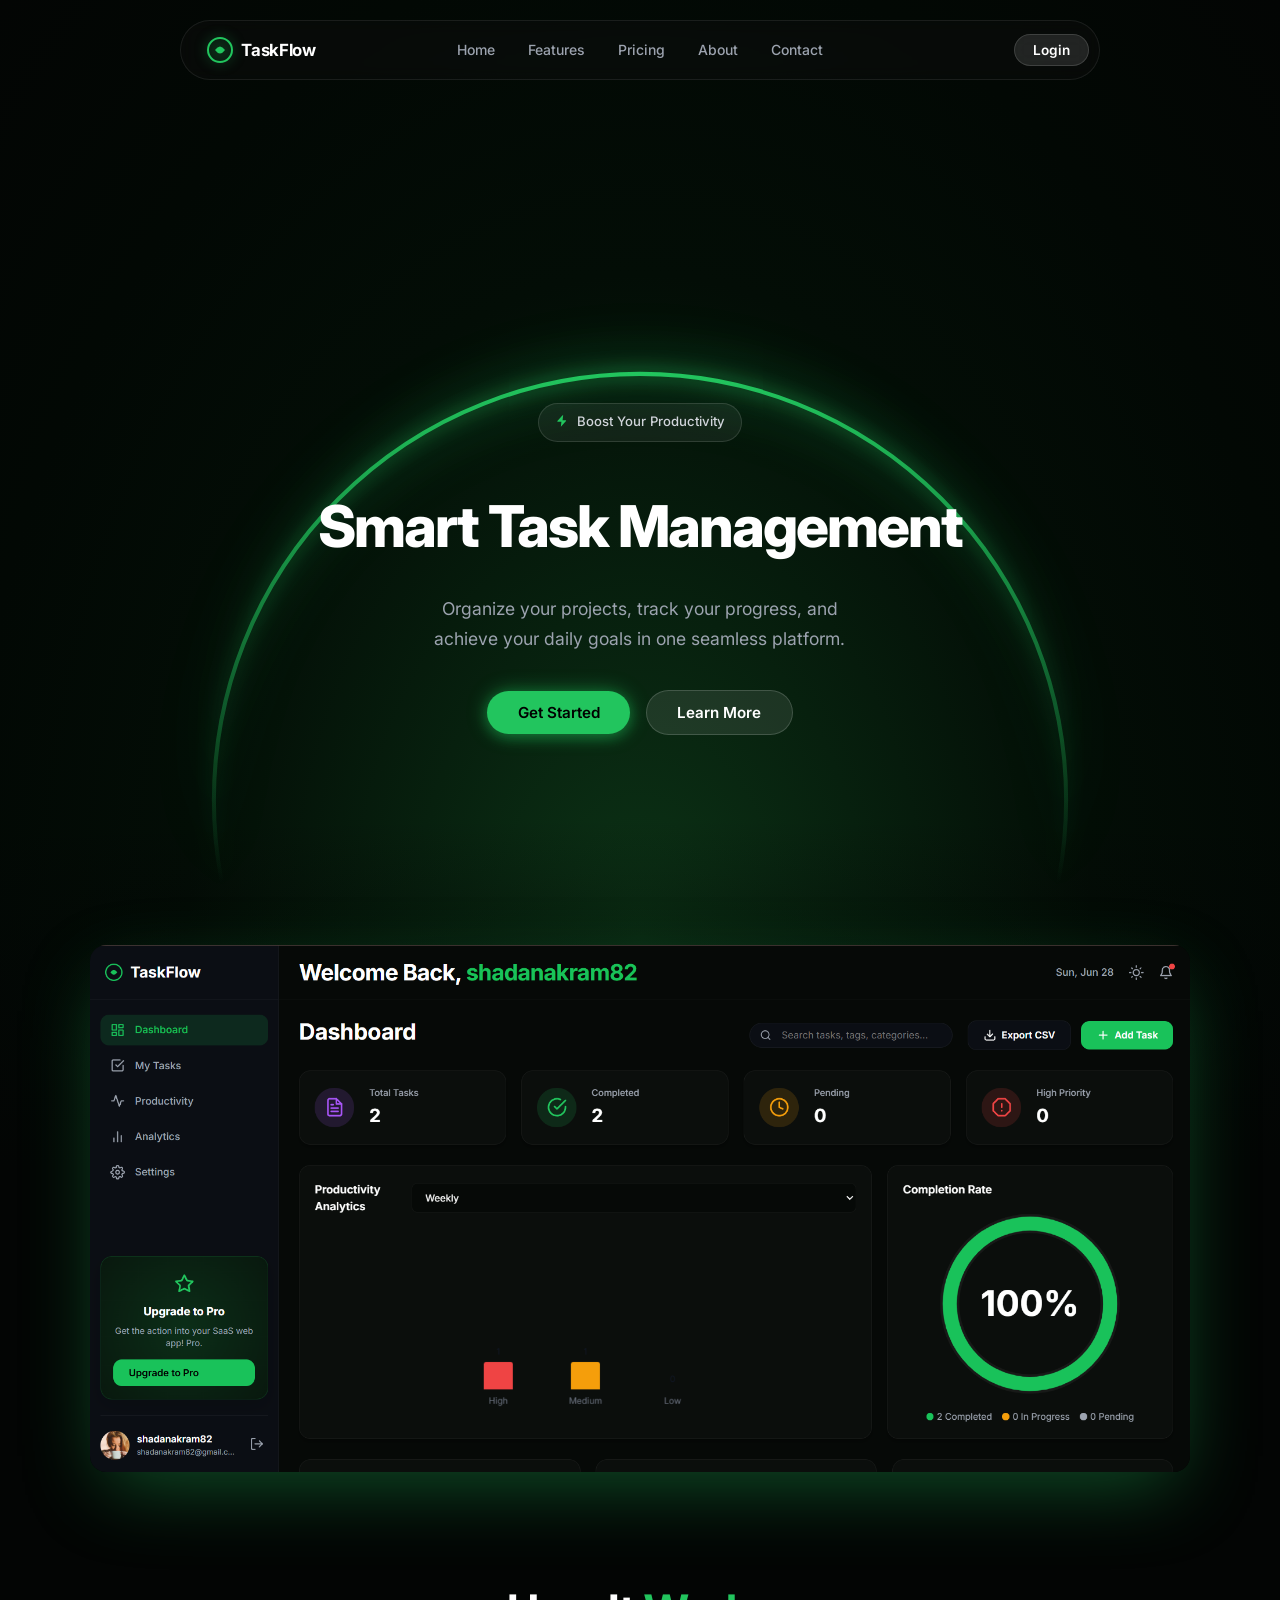
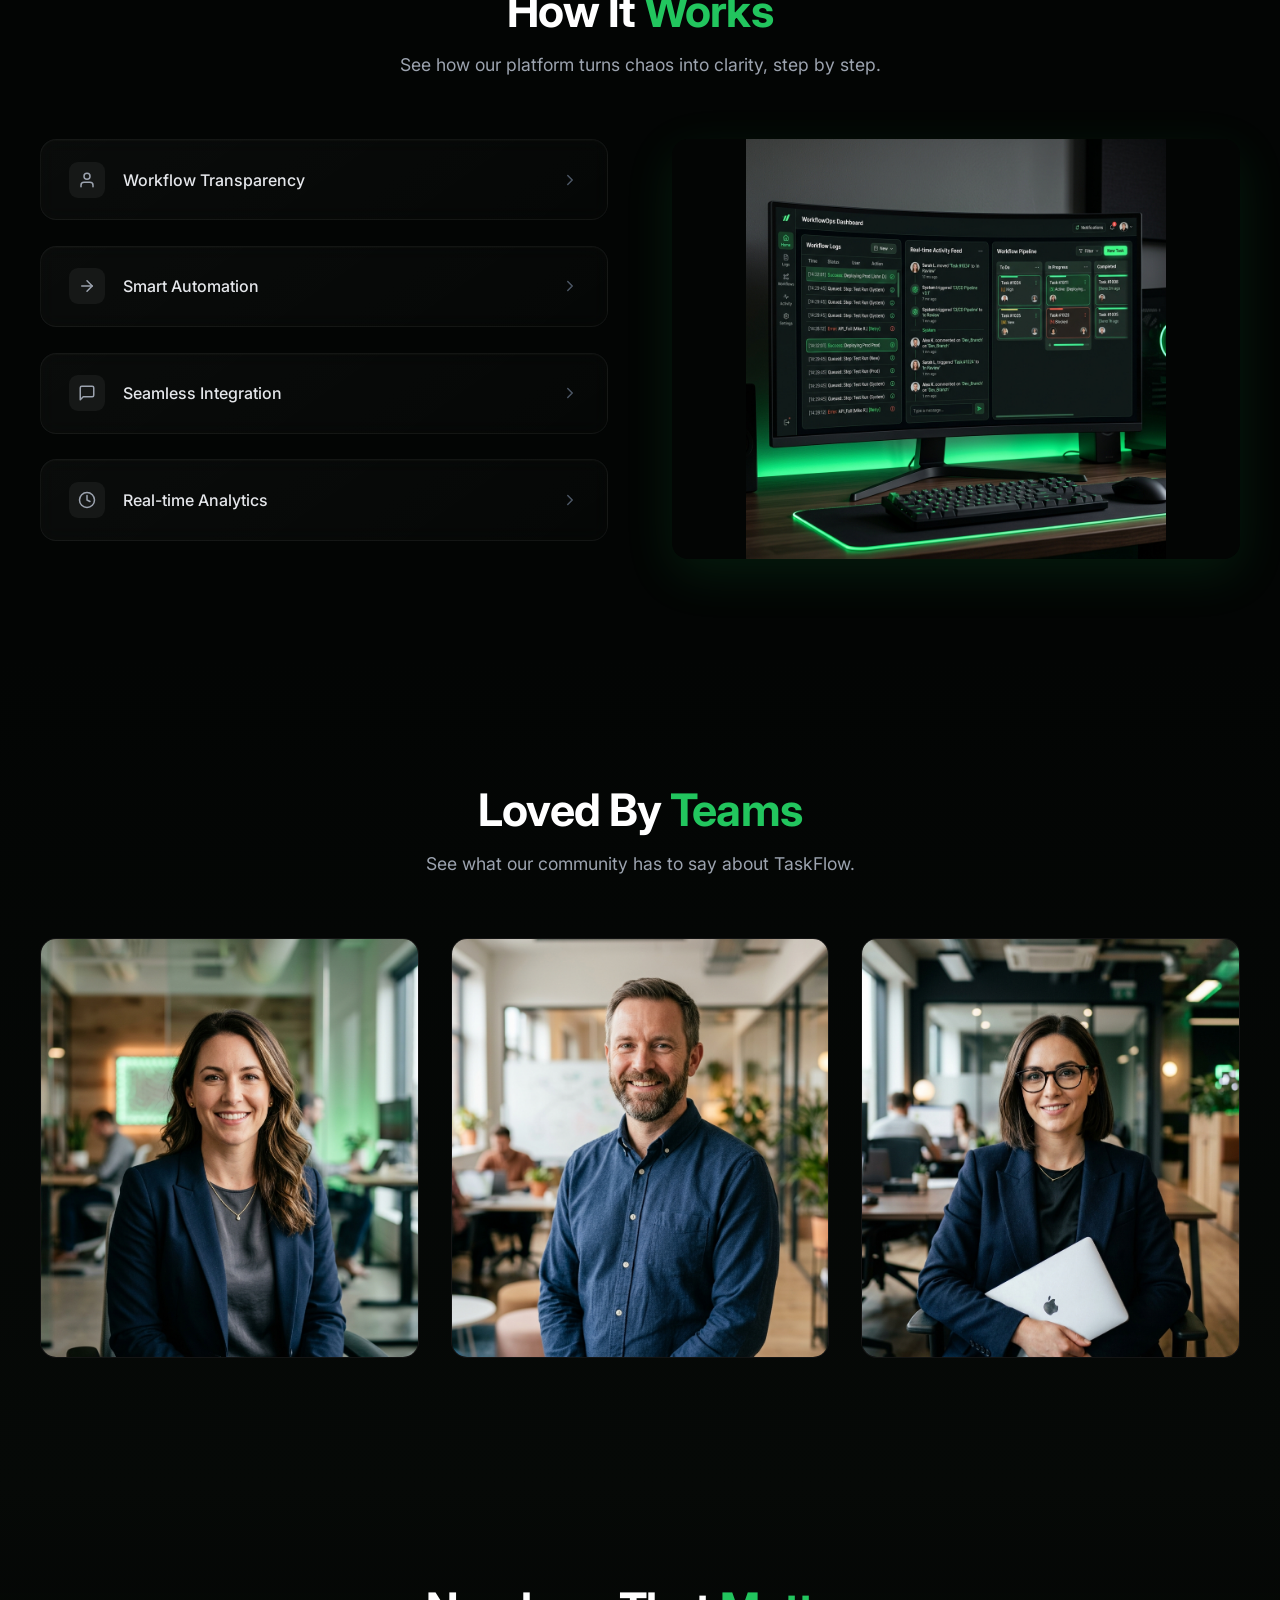
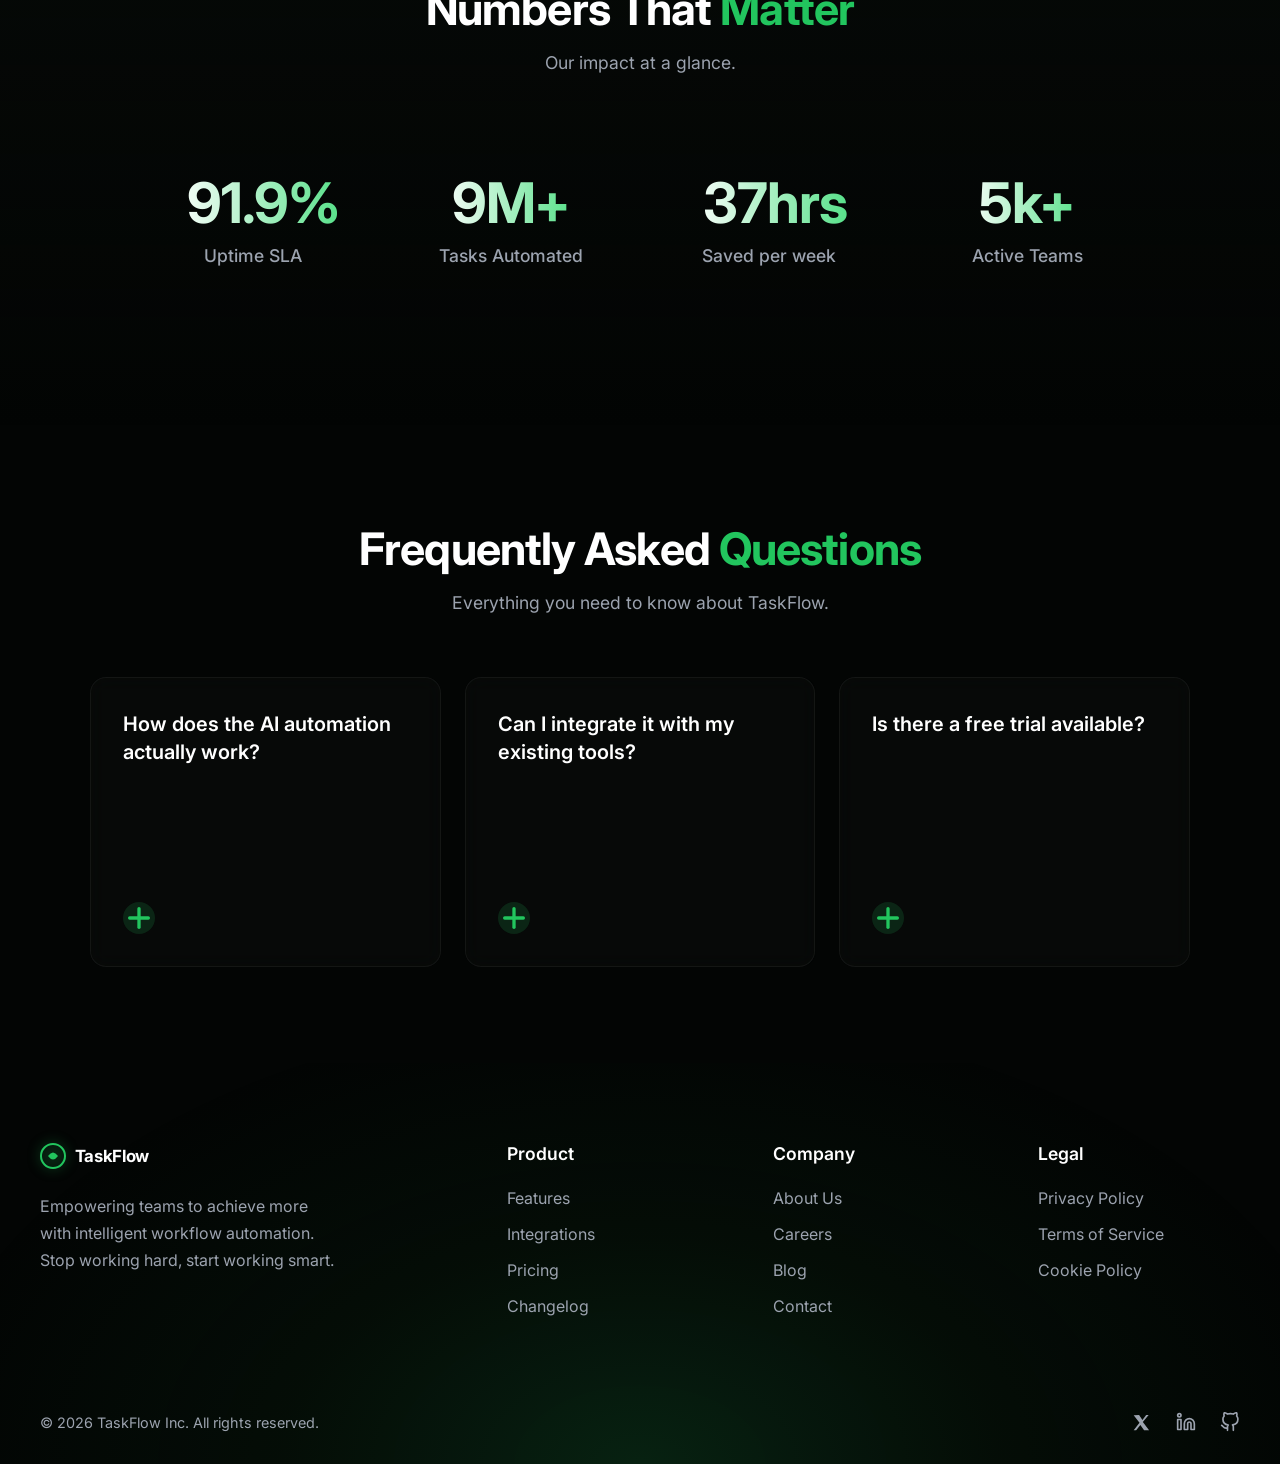
==== index.html @ f3fde649 "Saas done" ====
<!DOCTYPE html>
<html lang="en">

<head>
  <meta charset="UTF-8" />
  <meta name="viewport" content="width=device-width, initial-scale=1.0" />
  <title>TaskFlow – AI Workflow Automation</title>
  <meta name="description"
    content="Say goodbye to manual tasks and embrace smarter, more efficient workflows in one platform with TaskFlow AI Workflow Automation." />
  <link rel="preconnect" href="https://fonts.googleapis.com" />
  <link rel="preconnect" href="https://fonts.gstatic.com" crossorigin />
  <link href="https://fonts.googleapis.com/css2?family=Inter:wght@300;400;500;600;700;800;900&display=swap"
    rel="stylesheet" />
  <link rel="stylesheet" href="css/style.css" />
</head>

<body>

  <!-- Canvas for particle stars -->
  <canvas id="stars-canvas"></canvas>

  <!-- Canvas for moon ring particles -->
  <canvas id="moon-particles"></canvas>

  <!-- ── NAVBAR ── -->
  <nav class="navbar" id="navbar">
    <div class="nav-container">
      <a href="#" class="nav-logo" id="nav-logo">
        <span class="logo-icon">
          <svg width="26" height="26" viewBox="0 0 26 26" fill="none" xmlns="http://www.w3.org/2000/svg">
            <circle cx="13" cy="13" r="12" stroke="#22c55e" stroke-width="2" />
            <path d="M8 13 Q13 6 18 13 Q13 20 8 13Z" fill="#22c55e" />
          </svg>
        </span>
        <span class="logo-text">TaskFlow</span>
      </a>

      <ul class="nav-links" id="nav-links">
        <li><a href="#home" class="nav-link">Home</a></li>
        <li><a href="pages/features.html" class="nav-link">Features</a></li>
        <li><a href="pages/pricing.html" class="nav-link">Pricing</a></li>
        <li><a href="pages/about.html" class="nav-link">About</a></li>
        <li><a href="pages/contact.html" class="nav-link">Contact</a></li>
      </ul>

      <a href="pages/login.html" class="btn btn-nav" id="nav-cta">Login</a>

      <button class="hamburger" id="hamburger" aria-label="Toggle menu">
        <span></span><span></span><span></span>
      </button>
    </div>
  </nav>

  <!-- ── HERO ── -->
  <section class="hero" id="hero">

    <!-- Glowing orb -->
    <div class="crescent-wrapper">
      <svg class="crescent-svg" viewBox="0 0 760 760" xmlns="http://www.w3.org/2000/svg">
        <defs>
          <linearGradient id="ring-gradient" x1="0%" y1="0%" x2="0%" y2="100%">
            <stop offset="0%" stop-color="#22c55e" stop-opacity="1" />
            <stop offset="25%" stop-color="#22c55e" stop-opacity="0.6" />
            <stop offset="60%" stop-color="#22c55e" stop-opacity="0" />
          </linearGradient>
        </defs>
        <!-- Large circle ring that frames/covers all hero text -->
        <circle class="crescent-path" cx="380" cy="380" r="368" fill="transparent" stroke="url(#ring-gradient)"
          stroke-width="3.5" />
      </svg>
    </div>

    <!-- Hero content -->
    <div class="hero-content" id="hero-content">

      <div class="badge" id="badge">
        <svg class="badge-icon" viewBox="0 0 24 24" fill="none" xmlns="http://www.w3.org/2000/svg">
          <path d="M13 2L4.09 12.11c-.37.41-.09 1.06.46 1.06H11l-1 8.84 8.91-10.11c.37-.41.09-1.06-.46-1.06H13l1-8.84z"
            fill="currentColor" />
        </svg>
        <span>Boost Your Productivity</span>
      </div>

      <h1 class="hero-title" id="hero-title">
        Smart Task Management
      </h1>

      <p class="hero-subtitle" id="hero-subtitle">
        Organize your projects, track your progress, and<br />
        achieve your daily goals in one seamless platform.
      </p>

      <div class="hero-buttons" id="hero-buttons">
        <a href="pages/signup.html" class="btn btn-primary" id="btn-get-started">Get Started</a>
        <a href="#learn-more" class="btn btn-secondary" id="btn-learn-more">Learn More</a>
      </div>

    </div>
  </section>

  <!-- ── DASHBOARD PREVIEW ── -->
  <section class="dashboard-preview" id="dashboard-preview">
    <div class="dashboard-image-wrapper" id="dashboard-image-wrapper">
      <img src="assets/images/dashboard.png" alt="TaskFlow Dashboard Preview" class="dashboard-img" />
      <div class="dashboard-glow"></div>
    </div>
  </section>



  <!-- ── HOW IT WORKS / WORKFLOW SECTION ── -->
  <section class="workflow-section" id="how-it-works">
    <div
      style="text-align: center; margin-bottom: 4rem; animation: none !important; transform: none !important; transition: none !important;">
      <h2
        style="font-size: 2.8rem; font-weight: 700; color: #fff; letter-spacing: -0.02em; animation: none !important; transform: none !important; transition: none !important;">
        How It <span class="text-green">Works</span></h2>
      <p
        style="color: #9ca3af; margin-top: 1rem; font-size: 1.1rem; animation: none !important; transform: none !important; transition: none !important;">
        See how our platform turns chaos into clarity, step by step.</p>
    </div>

    <div class="workflow-container">

      <div class="interactive-content" style="margin-top: 0; display: flex; align-items: flex-start;">
        <div class="workflow-card" style="width: 100%;">

          <div class="log-item interactive-topic" data-id="1">
            <div class="log-header">
              <div class="log-icon"><svg viewBox="0 0 24 24" fill="none" stroke="currentColor" stroke-width="2"
                  stroke-linecap="round" stroke-linejoin="round">
                  <path d="M20 21v-2a4 4 0 0 0-4-4H8a4 4 0 0 0-4 4v2"></path>
                  <circle cx="12" cy="7" r="4"></circle>
                </svg></div>
              <div class="log-text">Workflow Transparency</div>
              <div class="log-arrow"><svg viewBox="0 0 24 24" fill="none" stroke="currentColor" stroke-width="2"
                  stroke-linecap="round" stroke-linejoin="round">
                  <polyline points="9 18 15 12 9 6"></polyline>
                </svg></div>
            </div>
            <div class="log-details">
              <div class="log-details-inner">
                <h3 class="log-details-title">Track Every Step With Full <br /><span class="text-green">Workflow
                    Transparency</span></h3>
                <p class="log-details-desc">Gain complete insight into what's happening at each stage. Monitor your
                  tasks in real-time, identify bottlenecks instantly, and ensure your team stays focused on high-impact
                  work.</p>
              </div>
            </div>
          </div>

          <div class="log-item interactive-topic" data-id="2">
            <div class="log-header">
              <div class="log-icon"><svg viewBox="0 0 24 24" fill="none" stroke="currentColor" stroke-width="2"
                  stroke-linecap="round" stroke-linejoin="round">
                  <line x1="5" y1="12" x2="19" y2="12"></line>
                  <polyline points="12 5 19 12 12 19"></polyline>
                </svg></div>
              <div class="log-text">Smart Automation</div>
              <div class="log-arrow"><svg viewBox="0 0 24 24" fill="none" stroke="currentColor" stroke-width="2"
                  stroke-linecap="round" stroke-linejoin="round">
                  <polyline points="9 18 15 12 9 6"></polyline>
                </svg></div>
            </div>
            <div class="log-details">
              <div class="log-details-inner">
                <h3 class="log-details-title">Automate Workflows With <br /><span class="text-green">AI
                    Intelligence</span></h3>
                <p class="log-details-desc">Say goodbye to manual data entry. Our smart triggers automatically assign
                  tasks, send emails, and update statuses based on natural language rules.</p>
              </div>
            </div>
          </div>

          <div class="log-item interactive-topic" data-id="3">
            <div class="log-header">
              <div class="log-icon"><svg viewBox="0 0 24 24" fill="none" stroke="currentColor" stroke-width="2"
                  stroke-linecap="round" stroke-linejoin="round">
                  <path d="M21 15a2 2 0 0 1-2 2H7l-4 4V5a2 2 0 0 1 2-2h14a2 2 0 0 1 2 2z"></path>
                </svg></div>
              <div class="log-text">Seamless Integration</div>
              <div class="log-arrow"><svg viewBox="0 0 24 24" fill="none" stroke="currentColor" stroke-width="2"
                  stroke-linecap="round" stroke-linejoin="round">
                  <polyline points="9 18 15 12 9 6"></polyline>
                </svg></div>
            </div>
            <div class="log-details">
              <div class="log-details-inner">
                <h3 class="log-details-title">Connect Instantly To Your <br /><span class="text-green">Favorite
                    Tools</span></h3>
                <p class="log-details-desc">Sync perfectly with Slack, Google Calendar, Notion, and more. Keep your
                  entire toolchain connected without writing a single line of code.</p>
              </div>
            </div>
          </div>

          <div class="log-item interactive-topic" data-id="4">
            <div class="log-header">
              <div class="log-icon"><svg viewBox="0 0 24 24" fill="none" stroke="currentColor" stroke-width="2"
                  stroke-linecap="round" stroke-linejoin="round">
                  <circle cx="12" cy="12" r="10"></circle>
                  <polyline points="12 6 12 12 16 14"></polyline>
                </svg></div>
              <div class="log-text">Real-time Analytics</div>
              <div class="log-arrow"><svg viewBox="0 0 24 24" fill="none" stroke="currentColor" stroke-width="2"
                  stroke-linecap="round" stroke-linejoin="round">
                  <polyline points="9 18 15 12 9 6"></polyline>
                </svg></div>
            </div>
            <div class="log-details">
              <div class="log-details-inner">
                <h3 class="log-details-title">Deep Insights Into Your <br /><span class="text-green">Team
                    Productivity</span></h3>
                <p class="log-details-desc">Visualize your workflow efficiency with beautiful, real-time charts.
                  Instantly see where your time goes and optimize your processes for maximum output.</p>
              </div>
            </div>
          </div>

        </div>
      </div>

      <div class="workflow-visual">
        <div class="workflow-card"
          style="padding: 0; background: transparent; border: none; align-items: center; justify-content: center; height: 100%; display: flex; position: relative; border-radius: 16px; overflow: hidden; box-shadow: 0 15px 50px rgba(34,197,94,0.12);">
          <img id="workflow-image" src="assets/images/feature_transparency.png" alt="Dashboard Feature"
            style="width: 100%; height: auto; max-height: 420px; object-fit: contain; border-radius: 16px; transition: opacity 0.3s ease, transform 0.3s ease;" />
        </div>
      </div>

    </div>
  </section>


  <!-- ── TESTIMONIALS SECTION ── -->
  <section class="testimonials" id="testimonials">
    <div style="text-align: center; margin-bottom: 4rem;">
      <h2 style="font-size: 2.8rem; font-weight: 700; color: #fff; letter-spacing: -0.02em;">Loved By <span
          class="text-green">Teams</span></h2>
      <p style="color: #9ca3af; margin-top: 1rem; font-size: 1.1rem;">See what our community has to say about TaskFlow.
      </p>
    </div>

    <div class="testimonials-grid">
      <div class="testimonial-card">
        <img src="assets/images/testimonial_sarah.png" alt="Sarah Jenkins" class="testimonial-image">
        <div class="testimonial-overlay">
          <p class="testimonial-text">"TaskFlow completely transformed how our engineering team ships features. The
            automation is flawless and the transparency is unmatched."</p>
          <div class="testimonial-author">
            <div class="author-avatar">S</div>
            <div>
              <h4 class="author-name">Sarah Jenkins</h4>
              <p class="author-role">CTO at TechCorp</p>
            </div>
          </div>
        </div>
      </div>
      <div class="testimonial-card">
        <img src="assets/images/testimonial_marcus.png" alt="Marcus Ray" class="testimonial-image">
        <div class="testimonial-overlay">
          <p class="testimonial-text">"We saved over 40 hours a week just by replacing our manual processes with
            TaskFlow's smart logic. It's like having a digital assistant."</p>
          <div class="testimonial-author">
            <div class="author-avatar">M</div>
            <div>
              <h4 class="author-name">Marcus Ray</h4>
              <p class="author-role">Operations Manager</p>
            </div>
          </div>
        </div>
      </div>
      <div class="testimonial-card">
        <img src="assets/images/testimonial_elena.png" alt="Elena Rossi" class="testimonial-image">
        <div class="testimonial-overlay">
          <p class="testimonial-text">"The real-time analytics finally gave us the visibility we needed to optimize our
            remote workforce. Absolutely essential tool."</p>
          <div class="testimonial-author">
            <div class="author-avatar">E</div>
            <div>
              <h4 class="author-name">Elena Rossi</h4>
              <p class="author-role">Product Lead</p>
            </div>
          </div>
        </div>
      </div>
    </div>
  </section>

  <!-- ── STATS SECTION ── -->
  <section class="stats" id="stats">
    <div style="text-align: center; margin-bottom: 4rem;">
      <h2 style="font-size: 2.8rem; font-weight: 700; color: #fff; letter-spacing: -0.02em;">Numbers That <span
          class="text-green">Matter</span></h2>
      <p style="color: #9ca3af; margin-top: 1rem; font-size: 1.1rem;">Our impact at a glance.</p>
    </div>

    <div class="stats-grid">
      <div class="stat-card">
        <h3 class="stat-number"><span class="counter" data-target="99.9">0</span>%</h3>
        <p class="stat-label">Uptime SLA</p>
      </div>
      <div class="stat-card">
        <h3 class="stat-number"><span class="counter" data-target="10">0</span>M+</h3>
        <p class="stat-label">Tasks Automated</p>
      </div>
      <div class="stat-card">
        <h3 class="stat-number"><span class="counter" data-target="40">0</span>hrs</h3>
        <p class="stat-label">Saved per week</p>
      </div>
      <div class="stat-card">
        <h3 class="stat-number"><span class="counter" data-target="5">0</span>k+</h3>
        <p class="stat-label">Active Teams</p>
      </div>
    </div>
  </section>

  <!-- ── FAQS SECTION ── -->
  <section class="faqs" id="faqs">
    <div style="text-align: center; margin-bottom: 4rem;">
      <h2 style="font-size: 2.8rem; font-weight: 700; color: #fff; letter-spacing: -0.02em;">Frequently Asked <span
          class="text-green">Questions</span></h2>
      <p style="color: #9ca3af; margin-top: 1rem; font-size: 1.1rem;">Everything you need to know about TaskFlow.</p>
    </div>

    <div class="faq-container faq-grid">
      <div class="faq-card">
        <h3 class="faq-card-question">How does the AI automation actually work?</h3>
        <div class="faq-card-answer">
          <p>TaskFlow uses natural language processing to understand your goals and builds the automation logic
            instantly behind the scenes.</p>
        </div>
        <div class="faq-spacer"></div>
        <div class="faq-card-toggle">
          <svg viewBox="0 0 24 24" fill="none" stroke="currentColor" stroke-width="2.5" stroke-linecap="round"
            stroke-linejoin="round">
            <line x1="12" y1="5" x2="12" y2="19"></line>
            <line x1="5" y1="12" x2="19" y2="12"></line>
          </svg>
        </div>
      </div>

      <div class="faq-card">
        <h3 class="faq-card-question">Can I integrate it with my existing tools?</h3>
        <div class="faq-card-answer">
          <p>Yes! TaskFlow offers 1-click integrations with over 50 popular tools including Slack, Google Workspace, and
            Notion.</p>
        </div>
        <div class="faq-spacer"></div>
        <div class="faq-card-toggle">
          <svg viewBox="0 0 24 24" fill="none" stroke="currentColor" stroke-width="2.5" stroke-linecap="round"
            stroke-linejoin="round">
            <line x1="12" y1="5" x2="12" y2="19"></line>
            <line x1="5" y1="12" x2="19" y2="12"></line>
          </svg>
        </div>
      </div>

      <div class="faq-card">
        <h3 class="faq-card-question">Is there a free trial available?</h3>
        <div class="faq-card-answer">
          <p>Yes, we offer a fully-featured 14-day free trial on all our plans. No credit card is required to sign up.
          </p>
        </div>
        <div class="faq-spacer"></div>
        <div class="faq-card-toggle">
          <svg viewBox="0 0 24 24" fill="none" stroke="currentColor" stroke-width="2.5" stroke-linecap="round"
            stroke-linejoin="round">
            <line x1="12" y1="5" x2="12" y2="19"></line>
            <line x1="5" y1="12" x2="19" y2="12"></line>
          </svg>
        </div>
      </div>
    </div>
  </section>

  <!-- ── FOOTER ── -->
  <footer class="footer">
    <div class="footer-container">
      <div class="footer-brand reveal-up">
        <a href="#" class="nav-logo" style="margin-bottom: 1rem;">
          <span class="logo-icon">
            <svg width="26" height="26" viewBox="0 0 26 26" fill="none" xmlns="http://www.w3.org/2000/svg">
              <circle cx="13" cy="13" r="12" stroke="#22c55e" stroke-width="2" />
              <path d="M8 13 Q13 6 18 13 Q13 20 8 13Z" fill="#22c55e" />
            </svg>
          </span>
          <span class="logo-text">TaskFlow</span>
        </a>
        <p class="footer-desc">Empowering teams to achieve more with intelligent workflow automation. Stop working hard,
          start working smart.</p>
      </div>

      <div class="footer-links-group reveal-up delay-1">
        <h4 class="footer-title">Product</h4>
        <ul class="footer-links">
          <li><a href="#">Features</a></li>
          <li><a href="#">Integrations</a></li>
          <li><a href="pages/pricing.html">Pricing</a></li>
          <li><a href="#">Changelog</a></li>
        </ul>
      </div>

      <div class="footer-links-group reveal-up delay-2">
        <h4 class="footer-title">Company</h4>
        <ul class="footer-links">
          <li><a href="pages/about.html">About Us</a></li>
          <li><a href="#">Careers</a></li>
          <li><a href="#">Blog</a></li>
          <li><a href="pages/contact.html">Contact</a></li>
        </ul>
      </div>

      <div class="footer-links-group reveal-up delay-3">
        <h4 class="footer-title">Legal</h4>
        <ul class="footer-links">
          <li><a href="#">Privacy Policy</a></li>
          <li><a href="#">Terms of Service</a></li>
          <li><a href="#">Cookie Policy</a></li>
        </ul>
      </div>
    </div>

    <div class="footer-bottom reveal-up">
      <p>&copy; 2026 TaskFlow Inc. All rights reserved.</p>
      <div class="social-links">
        <a href="#" aria-label="Twitter"><svg viewBox="0 0 24 24" fill="none" stroke="currentColor" stroke-width="2"
            stroke-linecap="round" stroke-linejoin="round">
            <path
              d="M2 4l7 9-7 9h3l5-6.5 4.5 6.5h6l-7.5-10 7-8.5h-3l-4.5 6-4-6z" fill="currentColor" stroke="none">
            </path>
          </svg></a>
        <a href="#" aria-label="LinkedIn"><svg viewBox="0 0 24 24" fill="none" stroke="currentColor" stroke-width="2"
            stroke-linecap="round" stroke-linejoin="round">
            <path d="M16 8a6 6 0 0 1 6 6v7h-4v-7a2 2 0 0 0-2-2 2 2 0 0 0-2 2v7h-4v-7a6 6 0 0 1 6-6z"></path>
            <rect x="2" y="9" width="4" height="12"></rect>
            <circle cx="4" cy="4" r="2"></circle>
          </svg></a>
        <a href="#" aria-label="GitHub"><svg viewBox="0 0 24 24" fill="none" stroke="currentColor" stroke-width="2"
            stroke-linecap="round" stroke-linejoin="round">
            <path
              d="M9 19c-5 1.5-5-2.5-7-3m14 6v-3.87a3.37 3.37 0 0 0-.94-2.61c3.14-.35 6.44-1.54 6.44-7A5.44 5.44 0 0 0 20 4.77 5.07 5.07 0 0 0 19.91 1S18.73.65 16 2.48a13.38 13.38 0 0 0-7 0C6.27.65 5.09 1 5.09 1A5.07 5.07 0 0 0 5 4.77a5.44 5.44 0 0 0-1.5 3.78c0 5.42 3.3 6.61 6.44 7A3.37 3.37 0 0 0 9 18.13V22">
            </path>
          </svg></a>
      </div>
    </div>
  </footer>

  <script src="js/script.js"></script>
</body>

</html>
---- css/style.css ----
/* ─────────────────────────────────────────
   RESET & BASE
───────────────────────────────────────── */
*, *::before, *::after {
  margin: 0;
  padding: 0;
  box-sizing: border-box;
}

:root {
  --green: #22c55e;
  --green-glow: #16a34a;
  --green-bright: #4ade80;
  --bg: #030504;
  --nav-bg: rgba(8, 2, 12, 0.85);
  --text-primary: #ffffff;
  --text-muted: #9ca3af;
  --border: rgba(255,255,255,0.08);
  --font: 'Inter', sans-serif;
}

html {
  scroll-behavior: smooth;
}

body {
  font-family: var(--font);
  background: var(--bg);
  color: var(--text-primary);
  min-height: 100vh;
  overflow-x: hidden;
  position: relative;
}

/* ─────────────────────────────────────────
   STAR CANVAS (background particles)
───────────────────────────────────────── */
#stars-canvas {
  position: fixed;
  inset: 0;
  width: 100%;
  height: 100%;
  pointer-events: none;
  z-index: 0;
}

/* Moon ring inward particles */
#moon-particles {
  position: fixed;
  inset: 0;
  width: 100%;
  height: 100%;
  pointer-events: none;
  z-index: 1;
}

/* ─────────────────────────────────────────
   NAVBAR
───────────────────────────────────────── */
.navbar {
  position: fixed;
  top: 1.25rem;
  left: 50%;
  transform: translateX(-50%);
  width: 92%;
  max-width: 920px;
  z-index: 100;
  background: rgba(15, 15, 15, 0.4);
  backdrop-filter: blur(8px);
  -webkit-backdrop-filter: blur(8px);
  border: 1px solid rgba(255, 255, 255, 0.08);
  border-radius: 9999px;
  transition: background 0.3s, box-shadow 0.3s, border-color 0.3s;
}

.navbar.scrolled {
  background: rgba(15, 15, 15, 0.4);
  box-shadow: 0 8px 32px rgba(0, 0, 0, 0.4);
  border-color: rgba(255, 255, 255, 0.15);
}

.nav-container {
  display: flex;
  align-items: center;
  justify-content: space-between;
  padding: 0.8rem 0.6rem 0.8rem 1.6rem;
}

/* Logo */
.nav-logo {
  display: flex;
  align-items: center;
  gap: 0.55rem;
  text-decoration: none;
  flex-shrink: 0;
}

.logo-icon svg {
  display: block;
  filter: drop-shadow(0 0 6px rgba(34,197,94,0.6));
  transition: filter 0.3s;
}
.nav-logo:hover .logo-icon svg {
  filter: drop-shadow(0 0 12px rgba(34,197,94,0.9));
}

.logo-text {
  font-size: 1.05rem;
  font-weight: 700;
  color: #fff;
  letter-spacing: -0.02em;
}

/* Nav links */
.nav-links {
  position: absolute;
  left: 50%;
  transform: translateX(-50%);
  display: flex;
  align-items: center;
  list-style: none;
  gap: 0.35rem;
}

.nav-link {
  display: block;
  padding: 0.4rem 0.85rem;
  font-size: 0.875rem;
  font-weight: 500;
  color: var(--text-muted);
  text-decoration: none;
  transition: color 0.25s ease;
  white-space: nowrap;
  position: relative;
}

.nav-link::after {
  content: '';
  position: absolute;
  bottom: 0;
  left: 50%;
  transform: translateX(-50%) scaleX(0);
  width: 60%;
  height: 2px;
  background: var(--green);
  border-radius: 2px;
  transition: transform 0.25s ease-out;
  box-shadow: 0 0 8px var(--green);
}

.nav-link:hover {
  color: #fff;
}

.nav-link:hover::after {
  transform: translateX(-50%) scaleX(1);
}

/* ─────────────────────────────────────────
   BUTTONS
───────────────────────────────────────── */
.btn {
  display: inline-flex;
  align-items: center;
  justify-content: center;
  gap: 0.4rem;
  border-radius: 9999px;
  font-family: var(--font);
  font-weight: 600;
  cursor: pointer;
  text-decoration: none;
  transition: transform 0.2s ease, box-shadow 0.2s ease, background 0.2s, color 0.2s;
  white-space: nowrap;
  border: none;
  outline: none;
}

/* Navbar CTA */
.btn-nav {
  padding: 0.45rem 1.15rem;
  font-size: 0.85rem;
  background: rgba(255,255,255,0.10);
  color: #fff;
  border: 1px solid rgba(255,255,255,0.14);
  backdrop-filter: blur(8px);
  flex-shrink: 0;
}
.btn-nav:hover {
  background: rgba(255,255,255,0.18);
  transform: translateY(-1px);
}

/* Primary green button */
.btn-primary {
  padding: 0.75rem 1.9rem;
  font-size: 0.95rem;
  background: var(--green);
  color: #000;
  box-shadow: 0 0 20px rgba(34,197,94,0.45), 0 4px 14px rgba(34,197,94,0.3);
}
.btn-primary:hover {
  background: var(--green-bright);
  box-shadow: 0 0 32px rgba(74,222,128,0.6), 0 6px 20px rgba(34,197,94,0.4);
  transform: translateY(-2px) scale(1.02);
}
.btn-primary:active {
  transform: translateY(0) scale(0.99);
}

/* Secondary dark button */
.btn-secondary {
  padding: 0.75rem 1.9rem;
  font-size: 0.95rem;
  background: rgba(255,255,255,0.09);
  color: #fff;
  border: 1px solid rgba(255,255,255,0.16);
  backdrop-filter: blur(8px);
}
.btn-secondary:hover {
  background: rgba(255,255,255,0.16);
  border-color: rgba(255,255,255,0.3);
  transform: translateY(-2px) scale(1.02);
}
.btn-secondary:active {
  transform: translateY(0) scale(0.99);
}

/* ─────────────────────────────────────────
   HERO SECTION
───────────────────────────────────────── */
.hero {
  position: relative;
  min-height: 130vh;
  display: flex;
  align-items: center;
  justify-content: center;
  overflow: hidden;
  z-index: 1;
  background: 
    linear-gradient(to bottom, transparent 70%, #030504 100%),
    radial-gradient(
      ellipse at 50% 80%,
      #0c3316 0%,
      #07200e 25%,
      #030d06 50%,
      #020804 75%,
      #030504 100%
    );
}

/* ─────────────────────────────────────────
   CRESCENT MOON
───────────────────────────────────────── */
.crescent-wrapper {
  position: absolute;
  bottom: -6%;
  left: 50%;
  transform: translateX(-50%);
  width: 880px;
  height: 880px;
  z-index: 0;
  pointer-events: none;
}

.crescent-svg {
  width: 100%;
  height: 100%;
  overflow: visible;
}

.crescent-path {
  filter: drop-shadow(0 0 25px rgba(34, 197, 94, 0.9)) drop-shadow(0 0 8px rgba(34, 197, 94, 1));
  animation: pulse-ring-opt 4s infinite alternate ease-in-out;
}

@keyframes pulse-ring-opt {
  0% {
    opacity: 0.6;
    transform: scale(0.99);
  }
  100% {
    opacity: 1;
    transform: scale(1.01);
  }
}


/* ─────────────────────────────────────────
   HERO CONTENT
───────────────────────────────────────── */
.hero-content {
  /* border: 1px solid yellow; */
  position: relative;
  z-index: 2;
  text-align: center;
  display: flex;
  flex-direction: column;
  align-items: center;
  gap: 2.3rem;
  padding: 0rem 1.5rem 2rem;
  animation: content-fade-up 0.9s ease both;
}

@keyframes content-fade-up {
  from { opacity: 0; transform: translateY(24px); }
  to   { opacity: 1; transform: translateY(0); }
}

/* Badge pill */
.badge {
  display: inline-flex;
  align-items: center;
  gap: 0.45rem;
  padding: 0.6rem 1rem  0.75rem;
  background: rgba(255,255,255,0.06);
  border: 1px solid rgba(255,255,255,0.12);
  border-radius: 9999px;
  font-size: 0.82rem;
  font-weight: 500;
  color: #d1d5db;
  backdrop-filter: blur(10px);
  animation: content-fade-up 0.9s 0.1s ease both;
  cursor: default;
  transition: background 0.2s, border-color 0.2s;
}
.badge:hover {
  background: rgba(255,255,255,0.10);
  border-color: rgba(255,255,255,0.2);
}

.badge-icon {
  width: 14px;
  height: 14px;
  color: var(--green);
  flex-shrink: 0;
}

/* Heading */
.hero-title {
  margin-top: 1rem;
  font-size: clamp(2.2rem, 4.5vw, 3.8rem);
  font-weight: 800;
  line-height: 1.08;
  letter-spacing: -0.035em;
  color: #ffffff;
  animation: content-fade-up 0.9s 0.18s ease both;
}

/* Subtitle */
.hero-subtitle {
  font-size: clamp(0.95rem, 2vw, 1.1rem);
  font-weight: 400;
  line-height: 1.7;
  color: #9ca3af;
  max-width: 500px;
  animation: content-fade-up 0.9s 0.28s ease both;
}

/* Buttons row */
.hero-buttons {
  display: flex;
  align-items: center;
  gap: 1rem;
  flex-wrap: wrap;
  justify-content: center;
  animation: content-fade-up 0.9s 0.38s ease both;
}

/* ─────────────────────────────────────────
   HAMBURGER (mobile)
───────────────────────────────────────── */
.hamburger {
  display: none;
  flex-direction: column;
  gap: 5px;
  background: none;
  border: none;
  cursor: pointer;
  padding: 6px;
  margin-left: auto;
}
.hamburger span {
  display: block;
  width: 22px;
  height: 2px;
  background: #fff;
  border-radius: 2px;
  transition: transform 0.3s, opacity 0.3s;
}
.hamburger.open span:nth-child(1) { transform: translateY(7px) rotate(45deg); }
.hamburger.open span:nth-child(2) { opacity: 0; }
.hamburger.open span:nth-child(3) { transform: translateY(-7px) rotate(-45deg); }

/* ─────────────────────────────────────────
   RESPONSIVE
───────────────────────────────────────── */
@media (max-width: 768px) {
  .nav-links {
    display: none;
    position: absolute;
    top: calc(100% + 0.5rem);
    left: 0;
    right: 0;
    transform: none;
    flex-direction: column;
    background: rgba(15,15,15,0.98);
    backdrop-filter: blur(20px);
    border: 1px solid rgba(255,255,255,0.1);
    border-radius: 20px;
    padding: 1rem;
    gap: 0.2rem;
  }
  .nav-links.open {
    display: flex;
  }
  .nav-link {
    padding: 0.65rem 0.5rem;
    font-size: 0.95rem;
    border-radius: 0;
    border-bottom: 1px solid rgba(255,255,255,0.05);
  }
  .hamburger { display: flex; }
  .btn-nav { display: none; }

  .orb-wrapper {
    width: 420px;
    height: 420px;
    bottom: -10%;
  }

  .hero-subtitle br { display: none; }
}

@media (max-width: 480px) {
  .orb-wrapper {
    width: 320px;
    height: 320px;
    bottom: -5%;
  }
  .hero-title { letter-spacing: -0.025em; }
}

/* ─────────────────────────────────────────
   DASHBOARD PREVIEW
───────────────────────────────────────── */
.dashboard-preview {
  position: relative;
  z-index: 5;
  background: transparent; /* allow it to overlay if needed */
  padding: 0 1.5rem 3rem;
  display: flex;
  justify-content: center;
  margin-top: -25vh; /* Pull dashboard up into the hero section further */
}

.dashboard-image-wrapper {
  position: relative;
  width: 100%;
  max-width: 1100px;
  border-radius: 16px;
  overflow: hidden;
  box-shadow: 0 25px 80px -15px rgba(34, 197, 94, 0.4);
  opacity: 1; /* Forced visible */
}

/* Triggered by JS */
.dashboard-image-wrapper.is-visible {
  opacity: 1;
}

.dashboard-img {
  width: 100%;
  height: auto;
  display: block;
  position: relative;
  z-index: 2;
}

.dashboard-glow {
  position: absolute;
  top: 50%;
  left: 50%;
  width: 90%;
  height: 90%;
  background: radial-gradient(circle at center, rgba(34, 197, 94, 0.4) 0%, transparent 65%);
  transform: translate(-50%, -50%);
  z-index: 1;
  pointer-events: none;
}

/* ─────────────────────────────────────────
   WORKFLOW SECTION
───────────────────────────────────────── */
.workflow-section {
  padding: 4rem 1.5rem 6rem;
  background: transparent;
  position: relative;
  z-index: 2;
}

.workflow-container {
  max-width: 1200px;
  margin: 0 auto;
  display: grid;
  grid-template-columns: 1fr 1fr;
  gap: 4rem;
  align-items: flex-start;
}

.interactive-content {
  display: flex;
  flex-direction: column;
  align-items: flex-start;
  justify-content: flex-start;
  margin-top: 1.5rem;
}

.badge-outline {
  background: transparent;
  border: 1px solid rgba(255, 255, 255, 0.15);
  margin-bottom: 2rem;
}

.workflow-checkmarks {
  display: grid;
  grid-template-columns: 1fr 1fr;
  gap: 1.5rem;
  margin-top: 1rem;
}

.check-item {
  display: flex;
  align-items: center;
  gap: 0.75rem;
  font-size: 1rem;
  font-weight: 500;
  color: #fff;
}

.check-item svg {
  width: 20px;
  height: 20px;
}

/* Right side visual UI */
.workflow-visual {
  position: relative;
  /* Removed the big dark green outer box entirely */
}

.workflow-card {
  display: flex;
  flex-direction: column;
  gap: 1.6rem; /* Medium gap */
}

.log-item {
  display: flex;
  flex-direction: column;
  background: linear-gradient(145deg, rgba(255,255,255,0.03) 0%, rgba(255,255,255,0.01) 100%);
  border: 1px solid rgba(255, 255, 255, 0.05);
  border-radius: 16px;
  transition: all 0.4s cubic-bezier(0.16, 1, 0.3, 1);
  cursor: pointer;
  position: relative;
  overflow: hidden;
  z-index: 1;
  box-shadow: inset 0 1px 0 rgba(255,255,255,0.02);
  backdrop-filter: blur(10px);
  -webkit-backdrop-filter: blur(10px);
}

.log-item:hover {
  transform: translateX(6px);
  background: linear-gradient(145deg, rgba(255,255,255,0.06) 0%, rgba(255,255,255,0.02) 100%);
  border-color: rgba(255, 255, 255, 0.12);
  box-shadow: 0 8px 24px rgba(0,0,0,0.2), inset 0 1px 0 rgba(255,255,255,0.05);
}

.log-item.active {
  background: linear-gradient(145deg, rgba(20,24,20,0.95) 0%, rgba(10,12,10,0.98) 100%);
  border-color: rgba(34, 197, 94, 0.4);
  box-shadow: 0 10px 30px rgba(34, 197, 94, 0.1), inset 0 1px 0 rgba(34, 197, 94, 0.2);
}

.log-header {
  display: flex;
  align-items: center;
  padding: 1.35rem 1.75rem; /* Medium padding */
  gap: 1.15rem; /* Medium gap */
}

.log-details {
  display: grid;
  grid-template-rows: 0fr;
  transition: all 0.4s cubic-bezier(0.16, 1, 0.3, 1);
  padding: 0 1.75rem; /* Matches medium header padding */
  opacity: 0;
}

.log-item.active .log-details {
  grid-template-rows: 1fr;
  padding-bottom: 1.35rem; /* Medium bottom padding */
  opacity: 1;
}

.log-details-inner {
  overflow: hidden;
}

.log-details-title {
  font-size: 1.15rem;
  font-weight: 600;
  margin-top: 0;
  margin-bottom: 0.5rem;
  color: #fff;
}

.log-details-desc {
  font-size: 0.95rem;
  color: #9ca3af;
  line-height: 1.6;
  margin: 0;
}

.log-icon {
  width: 36px; /* Medium */
  height: 36px; /* Medium */
  background: rgba(255, 255, 255, 0.05);
  border-radius: 9px;
  display: flex;
  align-items: center;
  justify-content: center;
  color: #9ca3af;
}

.log-item.active .log-icon {
  color: var(--green);
  background: rgba(34, 197, 94, 0.1);
}

.log-icon svg {
  width: 18px; /* Medium */
  height: 18px; /* Medium */
}

.log-text {
  flex: 1;
  font-size: 1.0rem; /* Medium */
  font-weight: 500;
  color: #e5e7eb;
}

.log-time {
  font-size: 0.85rem;
  color: #6b7280;
  font-family: monospace;
}

.log-arrow {
  color: #4b5563;
  display: flex;
}

.log-arrow svg {
  width: 18px; /* Medium */
  height: 18px; /* Medium */
  transition: transform 0.3s ease;
}

.log-item.active .log-arrow svg {
  transform: rotate(90deg);
  color: var(--green);
}

@media (max-width: 900px) {
  .workflow-container {
    grid-template-columns: 1fr;
  }
}

/* ─────────────────────────────────────────
   FEATURES SECTION
───────────────────────────────────────── */
.features {
  position: relative;
  z-index: 2;
  background: var(--bg); /* Blends perfectly with hero and testimonials */
  padding: 6rem 1.5rem 7rem;
}

.features-container {
  max-width: 1160px;
  margin: 0 auto;
}

/* ── Section header ── */
.section-header {
  text-align: center;
  margin-bottom: 4rem;
  display: flex;
  flex-direction: column;
  align-items: center;
  gap: 1.1rem;
}

.section-badge {
  display: inline-block;
  padding: 0.3rem 1rem;
  background: rgba(34,197,94,0.10);
  border: 1px solid rgba(34,197,94,0.25);
  border-radius: 9999px;
  font-size: 0.78rem;
  font-weight: 600;
  letter-spacing: 0.08em;
  text-transform: uppercase;
  color: var(--green);
}

.section-title {
  font-size: clamp(2rem, 4.5vw, 3rem);
  font-weight: 800;
  line-height: 1.12;
  letter-spacing: -0.03em;
  color: #fff;
}

.text-green {
  color: var(--green);
}

.section-subtitle {
  font-size: 1rem;
  color: #6b7280;
  max-width: 520px;
  line-height: 1.7;
}

/* ── Grid ── */
.features-grid {
  display: grid;
  grid-template-columns: repeat(3, 1fr);
  gap: 1.25rem;
}

/* ── Card ── */
.feature-card {
  position: relative;
  background: rgba(255,255,255,0.03);
  border: 1px solid rgba(255,255,255,0.07);
  border-radius: 18px;
  padding: 2rem 1.75rem;
  display: flex;
  flex-direction: column;
  gap: 0.85rem;
  transition: border-color 0.3s, background 0.3s, transform 0.3s, box-shadow 0.3s;
  cursor: default;
  overflow: hidden;
}

.feature-card::before {
  content: '';
  position: absolute;
  inset: 0;
  border-radius: inherit;
  background: radial-gradient(ellipse at 0% 0%, rgba(34,197,94,0.06) 0%, transparent 60%);
  opacity: 0;
  transition: opacity 0.4s;
}

.feature-card:hover {
  border-color: rgba(34,197,94,0.30);
  background: rgba(255,255,255,0.055);
  transform: translateY(-4px);
  box-shadow: 0 8px 40px rgba(34,197,94,0.08), 0 2px 12px rgba(0,0,0,0.4);
}

.feature-card:hover::before {
  opacity: 1;
}

/* Highlighted card */
.feature-card--highlight {
  background: rgba(34,197,94,0.05);
  border-color: rgba(34,197,94,0.20);
}

.feature-card--highlight:hover {
  border-color: rgba(34,197,94,0.45);
  box-shadow: 0 8px 48px rgba(34,197,94,0.14), 0 2px 12px rgba(0,0,0,0.4);
}

/* ── Icon ── */
.feature-icon {
  width: 44px;
  height: 44px;
  border-radius: 12px;
  background: rgba(34,197,94,0.10);
  border: 1px solid rgba(34,197,94,0.18);
  display: flex;
  align-items: center;
  justify-content: center;
  flex-shrink: 0;
  color: var(--green);
  transition: background 0.3s, box-shadow 0.3s;
}

.feature-icon svg {
  width: 20px;
  height: 20px;
}

.feature-card:hover .feature-icon {
  background: rgba(34,197,94,0.18);
  box-shadow: 0 0 14px rgba(34,197,94,0.25);
}

/* ── Text ── */
.feature-title {
  font-size: 1.05rem;
  font-weight: 700;
  color: #f3f4f6;
  letter-spacing: -0.01em;
}

.feature-desc {
  font-size: 0.875rem;
  color: #6b7280;
  line-height: 1.65;
}

/* ── "New" badge ── */
.feature-badge-new {
  position: absolute;
  top: 1.1rem;
  right: 1.1rem;
  padding: 0.2rem 0.65rem;
  background: rgba(34,197,94,0.15);
  border: 1px solid rgba(34,197,94,0.3);
  border-radius: 9999px;
  font-size: 0.7rem;
  font-weight: 700;
  letter-spacing: 0.06em;
  text-transform: uppercase;
  color: var(--green);
}

/* ── Responsive ── */
@media (max-width: 900px) {
  .features-grid { grid-template-columns: repeat(2, 1fr); }
}

@media (max-width: 560px) {
  .features-grid { grid-template-columns: 1fr; }
  .features { padding: 4rem 1rem 5rem; }
}

/* ─────────────────────────────────────────
   TESTIMONIALS SECTION
───────────────────────────────────────── */
.testimonials {
  padding: 8rem 1.5rem;
  background: linear-gradient(to bottom, var(--bg) 0%, #060907 100%);
  position: relative;
  z-index: 2;
}

.testimonials-grid {
  max-width: 1200px;
  margin: 0 auto;
  display: grid;
  grid-template-columns: repeat(auto-fit, minmax(300px, 1fr));
  gap: 2rem;
}

.testimonial-card {
  position: relative;
  overflow: hidden;
  border: 1px solid var(--border);
  border-radius: 16px;
  height: 420px;
  transition: transform 0.3s ease, border-color 0.3s ease, box-shadow 0.3s ease;
  cursor: pointer;
  background: #000;
}

.testimonial-card:hover {
  transform: translateY(-8px);
  border-color: rgba(34, 197, 94, 0.4);
  box-shadow: 0 20px 40px -10px rgba(0, 0, 0, 0.8), 0 0 20px -5px rgba(34, 197, 94, 0.15);
}

.testimonial-image {
  position: absolute;
  top: 0;
  left: 0;
  width: 100%;
  height: 100%;
  object-fit: cover;
  z-index: 1;
  transition: transform 0.6s cubic-bezier(0.165, 0.84, 0.44, 1);
}

.testimonial-card:hover .testimonial-image {
  transform: scale(1.08);
}

.testimonial-overlay {
  position: absolute;
  inset: 0;
  background: linear-gradient(to top, rgba(10, 10, 10, 0.95) 0%, rgba(10, 10, 10, 0.7) 100%);
  backdrop-filter: blur(4px);
  -webkit-backdrop-filter: blur(4px);
  z-index: 2;
  padding: 2.5rem 2rem;
  display: flex;
  flex-direction: column;
  justify-content: flex-end; /* push text to bottom */
  opacity: 0;
  transform: translateY(20px);
  transition: opacity 0.4s ease, transform 0.4s cubic-bezier(0.165, 0.84, 0.44, 1);
}

.testimonial-card:hover .testimonial-overlay {
  opacity: 1;
  transform: translateY(0);
}

.testimonial-text {
  font-size: 1.1rem;
  color: var(--text-primary);
  line-height: 1.6;
  margin-bottom: 2rem;
  font-style: italic;
}

.testimonial-author {
  display: flex;
  align-items: center;
  gap: 1rem;
}

.author-avatar {
  width: 48px;
  height: 48px;
  border-radius: 50%;
  background: rgba(34, 197, 94, 0.1);
  color: var(--green);
  display: flex;
  align-items: center;
  justify-content: center;
  font-weight: 700;
  font-size: 1.2rem;
  border: 1px solid rgba(34, 197, 94, 0.2);
}

.author-name {
  font-size: 1rem;
  font-weight: 600;
  color: #fff;
}

.author-role {
  font-size: 0.875rem;
  color: var(--text-muted);
  margin-top: 0.2rem;
}

/* ─────────────────────────────────────────
   STATS SECTION
───────────────────────────────────────── */
.stats {
  padding: 6rem 1.5rem 8rem;
  background: linear-gradient(to bottom, #060907 0%, rgba(3, 5, 4, 0) 100%);
  position: relative;
  z-index: 2;
}

.stats-grid {
  max-width: 1000px;
  margin: 0 auto;
  display: grid;
  grid-template-columns: repeat(auto-fit, minmax(200px, 1fr));
  gap: 2rem;
  text-align: center;
}

.stat-card {
  padding: 2rem;
}

.stat-number {
  font-size: 3.5rem;
  font-weight: 700;
  color: transparent;
  background: linear-gradient(to right, #ffffff, var(--green-bright));
  -webkit-background-clip: text;
  background-clip: text;
  margin-bottom: 0.5rem;
  letter-spacing: -0.02em;
  padding: 0 15px; /* Prevent clipping of the last character (%) */
  display: inline-block;
}

.stat-label {
  font-size: 1.1rem;
  color: var(--text-muted);
  font-weight: 500;
}

/* ─────────────────────────────────────────
   FAQS SECTION
───────────────────────────────────────── */
.faqs {
  padding: 6rem 1.5rem;
  background: transparent;
  position: relative;
  border: none;
}

.faq-grid {
  max-width: 1100px;
  margin: 0 auto;
  display: grid;
  grid-template-columns: repeat(auto-fit, minmax(300px, 1fr));
  gap: 1.5rem;
}

.faq-card {
  background: rgba(255, 255, 255, 0.02);
  backdrop-filter: blur(10px);
  -webkit-backdrop-filter: blur(10px);
  border: 1px solid rgba(255, 255, 255, 0.05);
  border-radius: 16px;
  padding: 2rem;
  display: flex;
  flex-direction: column;
  cursor: pointer;
  position: relative;
  height: 290px;
  transition: background 0.3s ease, border-color 0.3s ease;
}

.faq-card:hover {
  background: rgba(255, 255, 255, 0.04);
  border-color: rgba(34, 197, 94, 0.2);
}

.faq-card-question {
  font-size: 1.25rem;
  font-weight: 600;
  color: #fff;
  line-height: 1.4;
  margin: 0;
}

.faq-card-answer {
  margin-top: 1.5rem; /* Consistent gap below the question */
  opacity: 0;
  transform: translateY(20px); /* Start lower so it animates UP */
  pointer-events: none;
  /* Fast closing animation when .active is removed */
  transition: transform 0.3s ease, opacity 0.2s ease;
}

.faq-card.active .faq-card-answer {
  opacity: 1;
  transform: translateY(0); /* Slide up to resting position */
  pointer-events: auto;
  /* Slow, smooth opening animation when .active is added */
  transition: transform 0.7s cubic-bezier(0.165, 0.84, 0.44, 1), opacity 0.7s ease;
}

.faq-card-answer p {
  color: #9ca3af;
  font-size: 1.05rem;
  line-height: 1.6;
  margin: 0;
}

.faq-spacer {
  flex-grow: 1;
}

.faq-card-toggle {
  position: absolute;
  bottom: 2rem;
  left: 2rem;
  width: 32px;
  height: 32px;
  background: rgba(34, 197, 94, 0.15); /* Theme green tint */
  border-radius: 50%;
  display: flex;
  align-items: center;
  justify-content: center;
  color: var(--green); /* Theme neon green */
  /* Fast return animation when .active is removed */
  transition: transform 0.3s ease, opacity 0.3s ease, background 0.3s ease;
}

.faq-card.active .faq-card-toggle {
  transform: scale(0) rotate(90deg); /* Shrinks and vanishes */
  opacity: 0;
  pointer-events: none;
  /* Slow vanishing animation when .active is added */
  transition: transform 0.6s cubic-bezier(0.165, 0.84, 0.44, 1), opacity 0.5s ease;
}



/* Reveal animation classes */
.reveal-up {
  opacity: 0;
  transform: translateY(40px);
  transition: opacity 0.4s ease-out, transform 0.4s ease-out;
}
.reveal-up.is-visible {
  opacity: 1;
  transform: translateY(0);
}

.delay-1 { transition-delay: 0.1s; }
.delay-2 { transition-delay: 0.2s; }
.delay-3 { transition-delay: 0.3s; }
.delay-4 { transition-delay: 0.4s; }
.delay-5 { transition-delay: 0.5s; }

/* ─────────────────────────────────────────
   FOOTER SECTION
───────────────────────────────────────── */
.footer {
  background: radial-gradient(
    ellipse at 50% 100%,
    rgba(34, 197, 94, 0.15) 0%,
    rgba(7, 32, 14, 0.3) 40%,
    transparent 80%
  );
  padding: 5rem 1.5rem 2rem;
  position: relative;
}

.footer-container {
  max-width: 1200px;
  margin: 0 auto;
  display: grid;
  grid-template-columns: 2fr 1fr 1fr 1fr;
  gap: 4rem;
  margin-bottom: 4rem;
}

.footer-desc {
  color: var(--text-muted);
  line-height: 1.7;
  max-width: 300px;
  margin-top: 1.5rem;
}

.footer-title {
  color: #fff;
  font-size: 1.1rem;
  font-weight: 600;
  margin-bottom: 1.5rem;
}

.footer-links {
  list-style: none;
  padding: 0;
  margin: 0;
  display: flex;
  flex-direction: column;
  gap: 1rem;
}

.footer-links a {
  color: var(--text-muted);
  text-decoration: none;
  display: inline-block;
  transition: color 0.2s ease, transform 0.2s ease;
}

.footer-links a:hover {
  color: var(--green-bright);
  transform: translateX(8px);
}

.footer-bottom {
  max-width: 1200px;
  margin: 0 auto;
  padding-top: 2rem;
  border-top: none; /* Removed separation line */
  display: flex;
  justify-content: space-between;
  align-items: center;
  color: var(--text-muted);
  font-size: 0.9rem;
}

.social-links {
  display: flex;
  gap: 1.5rem;
}

.social-links a {
  color: var(--text-muted);
  width: 20px;
  height: 20px;
  transition: color 0.2s ease, transform 0.2s ease;
  display: block;
}

.social-links a:hover {
  color: #fff;
  transform: translateY(-2px);
}

@media (max-width: 768px) {
  .footer-container {
    grid-template-columns: 1fr 1fr;
    gap: 3rem;
  }
  .footer-bottom {
    flex-direction: column;
    gap: 1rem;
    text-align: center;
  }
}
@media (max-width: 480px) {
  .footer-container {
    grid-template-columns: 1fr;
  }
}
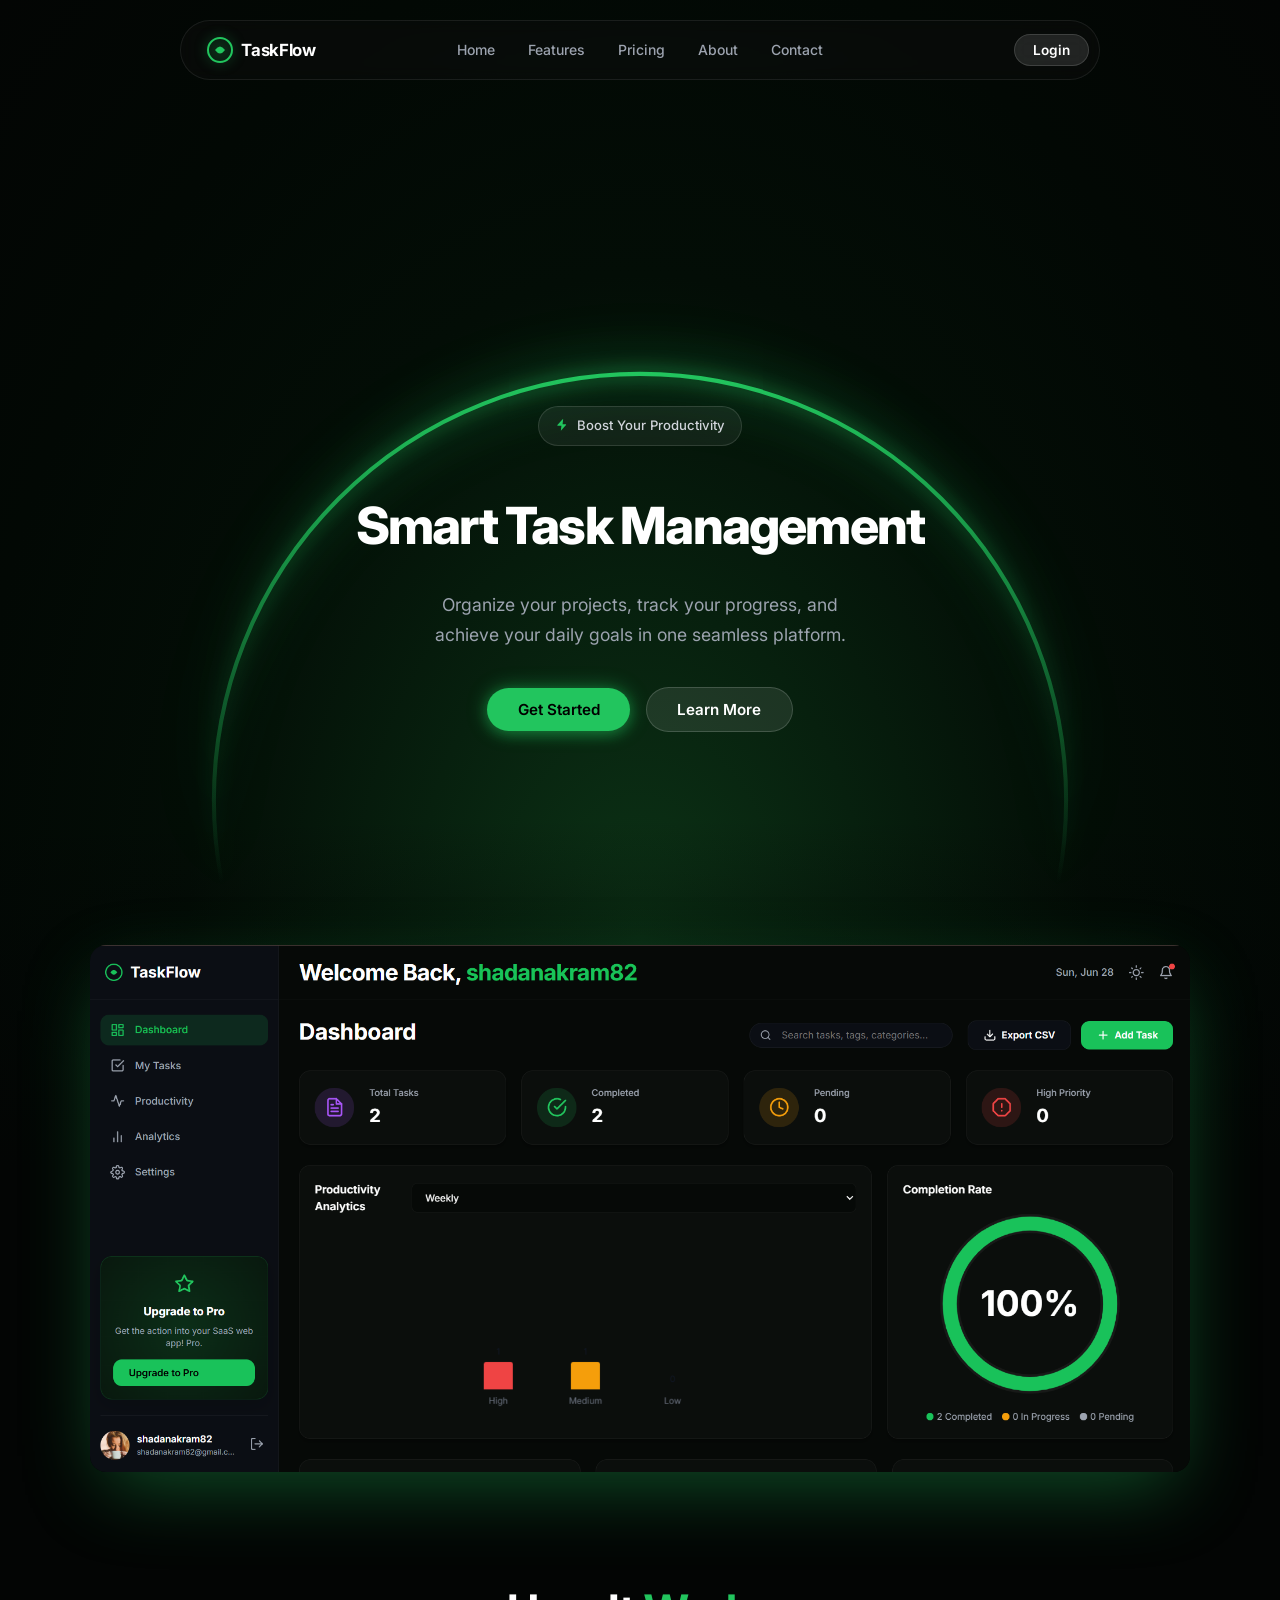
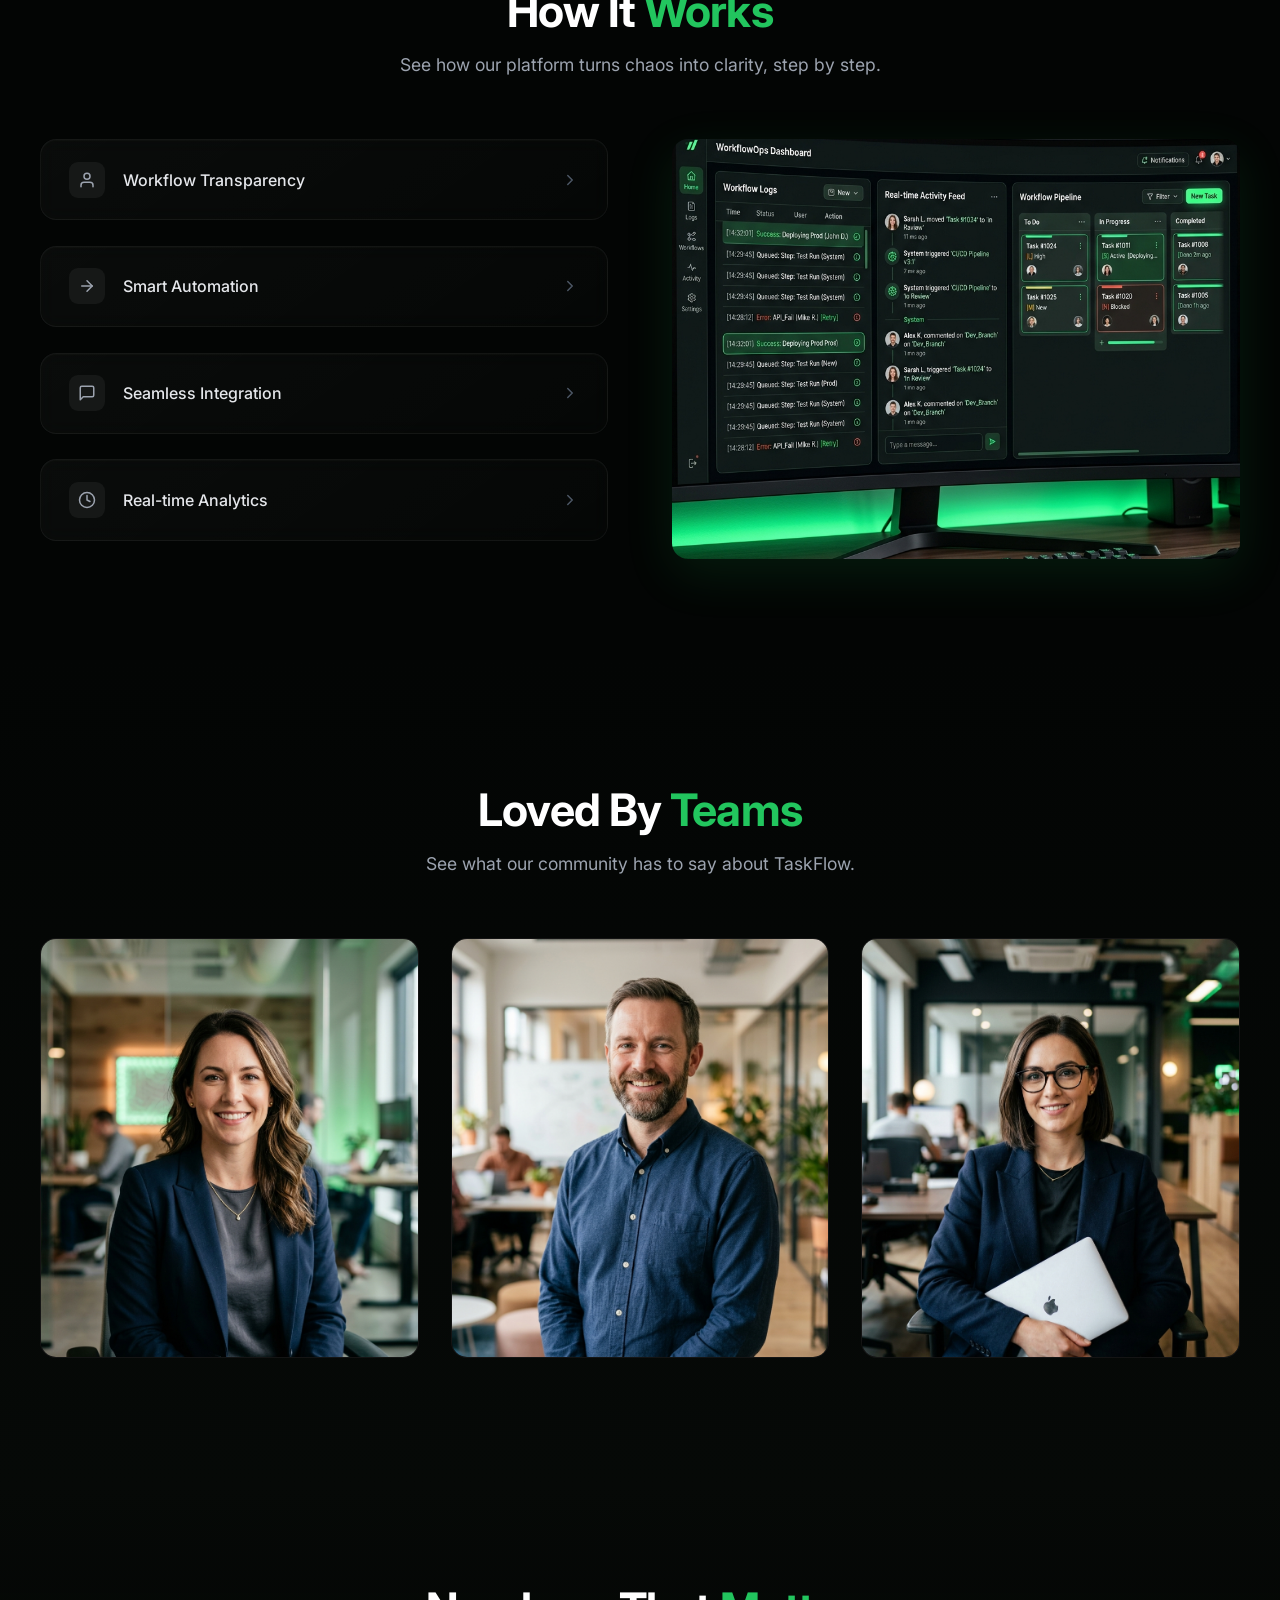
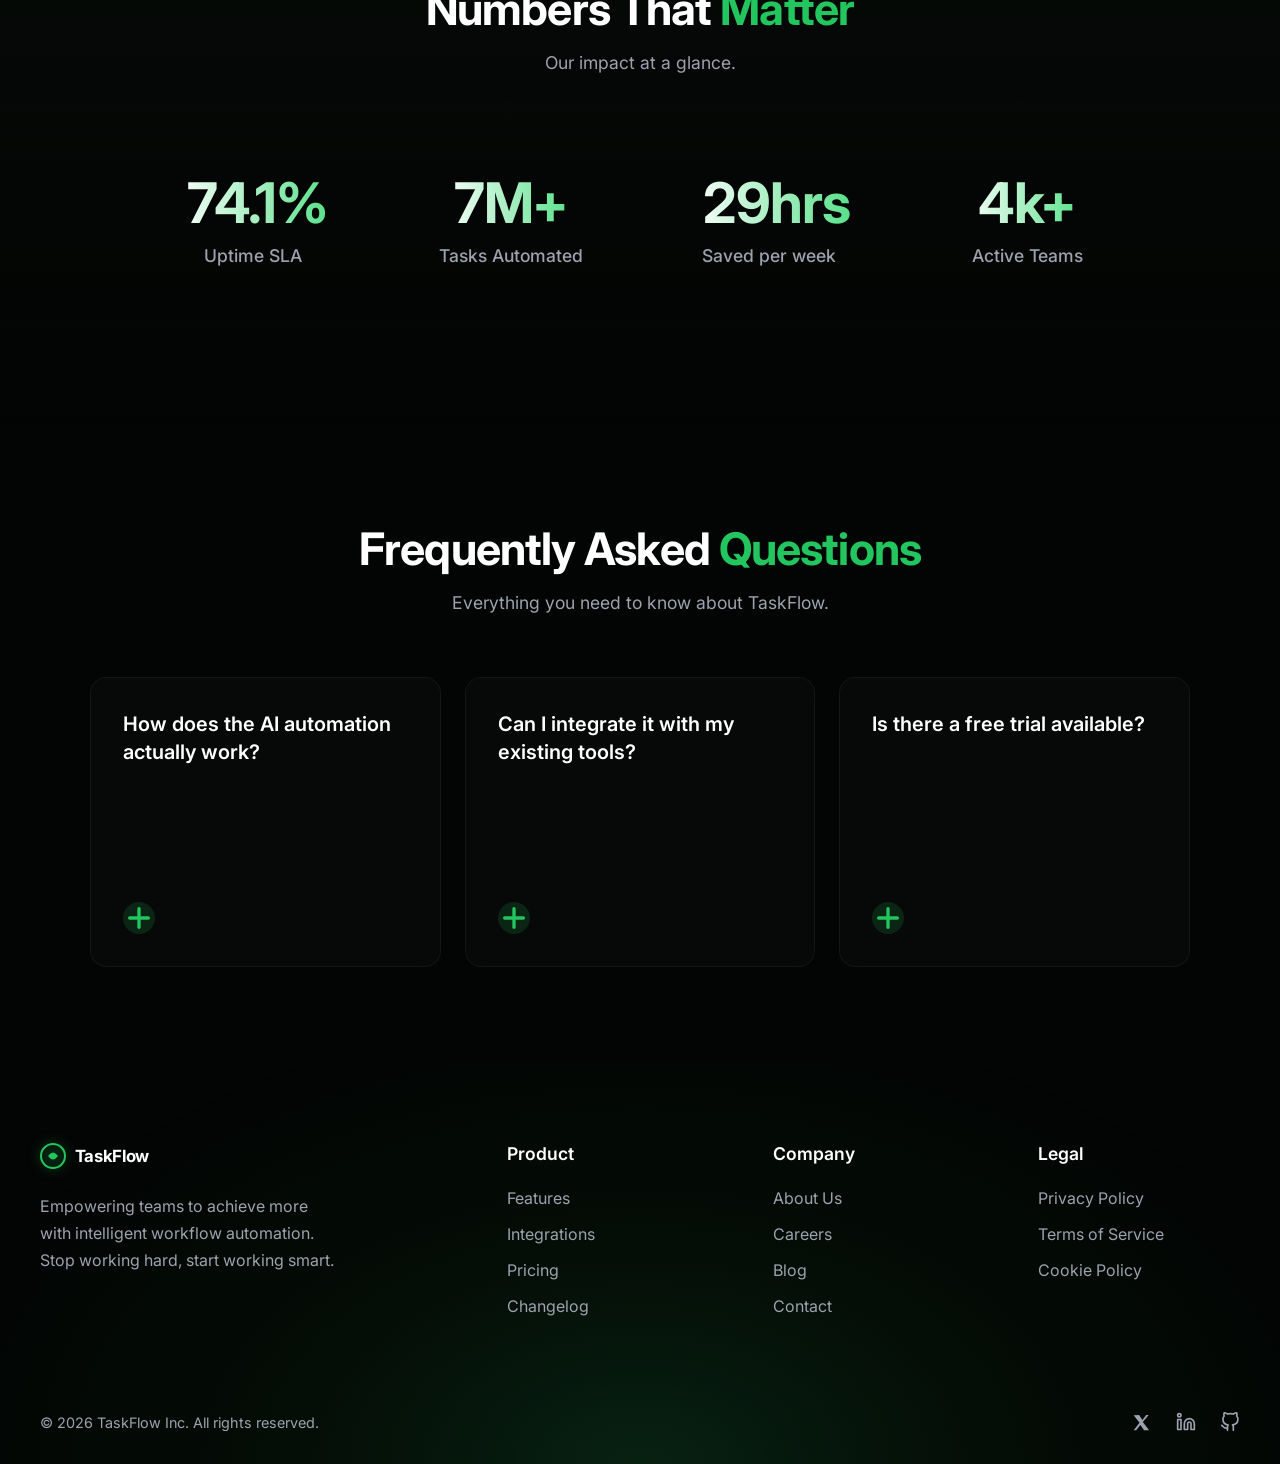
==== commit b9e25156: "Image size fix" ====
--- a/index.html
+++ b/index.html
@@ -224,7 +224,7 @@
         <div class="workflow-card"
           style="padding: 0; background: transparent; border: none; align-items: center; justify-content: center; height: 100%; display: flex; position: relative; border-radius: 16px; overflow: hidden; box-shadow: 0 15px 50px rgba(34,197,94,0.12);">
           <img id="workflow-image" src="assets/images/feature_transparency.png" alt="Dashboard Feature"
-            style="width: 100%; height: auto; max-height: 420px; object-fit: contain; border-radius: 16px; transition: opacity 0.3s ease, transform 0.3s ease;" />
+            style="width: 100%; height: auto; max-height: 420px; object-fit: cover; border-radius: 16px; transition: opacity 0.3s ease, transform 0.3s ease; transform: scale(1.15);" />
         </div>
       </div>
 
--- a/css/style.css
+++ b/css/style.css
@@ -1229,3 +1229,70 @@
     grid-template-columns: 1fr;
   }
 }
+
+/* --- RESPONSIVE OVERHAUL (320px to 1920px) --- */
+@media (max-width: 1440px) { 
+  .hero-title { font-size: clamp(2.2rem, 4vw, 3.5rem); }
+}
+@media (max-width: 1280px) { }
+@media (max-width: 1024px) {
+  .hero-title { font-size: 3rem; }
+  .workflow-container { grid-template-columns: 1fr; }
+  .features-grid { grid-template-columns: repeat(2, 1fr); }
+  .pricing-grid { grid-template-columns: 1fr; max-width: 600px; margin: 0 auto; }
+  .footer-grid { grid-template-columns: repeat(2, 1fr); gap: 2rem; }
+  .contact-container { grid-template-columns: 1fr; max-width: 600px; margin: 0 auto; }
+  .about-content { grid-template-columns: 1fr; }
+}
+@media (max-width: 768px) {
+  .hero-title { font-size: 2.2rem; }
+  .features-grid { grid-template-columns: 1fr; }
+  .footer-grid { grid-template-columns: 1fr; text-align: center; }
+  .orb-wrapper, .crescent-wrapper { width: 100%; max-width: 500px; bottom: 0; }
+  .hamburger { display: flex; }
+  .hero-content { padding-top: 5rem; }
+  .workflow-visual { margin-top: 3rem; }
+}
+@media (max-width: 425px) {
+  .hero-title { font-size: 1.8rem; }
+  .section-title { font-size: 1.8rem; }
+  .pricing-card { padding: 1.5rem; }
+  .log-header { padding: 1rem; flex-direction: column; align-items: flex-start; }
+  .hero-buttons { flex-direction: column; width: 100%; }
+  .hero-buttons .btn { width: 100%; justify-content: center; }
+}
+@media (max-width: 375px) {
+  .hero-title { font-size: 1.5rem; }
+}
+@media (max-width: 320px) {
+  .btn { padding: 0.5rem 1rem; font-size: 0.85rem; }
+  .nav-container { padding: 0.5rem; }
+  .logo-text { font-size: 0.95rem; }
+}
+
+
+/* --- DEEP RESPONSIVE OVERHAUL --- */
+@media (max-width: 768px) {
+  .workflow-section { padding: 3rem 1rem 4rem; }
+  .features { padding: 3rem 1rem 4rem; }
+}
+@media (max-width: 425px) {
+  .hero { min-height: 100vh; padding-top: 6rem; }
+  .hero-content { padding: 0 1rem 2rem; gap: 1.5rem; }
+  .workflow-checkmarks { grid-template-columns: 1fr; gap: 0.75rem; }
+  .interactive-content { align-items: center; text-align: center; }
+  .interactive-content h2 { font-size: 1.8rem; }
+  .log-icon { display: none; } /* Hide icons on very small screens to save space */
+  .log-header { padding: 0.75rem; }
+  .log-details { padding: 0 0.75rem; }
+  .log-item.active .log-details { padding-bottom: 0.75rem; }
+}
+@media (max-width: 320px) {
+  .hero-subtitle { font-size: 0.85rem; }
+  .section-title { font-size: 1.5rem; }
+  .check-item { font-size: 0.85rem; }
+  .feature-card { padding: 1.25rem 1rem; }
+  .footer-column h4 { font-size: 1rem; }
+  .footer-column ul li a { font-size: 0.85rem; }
+}
+
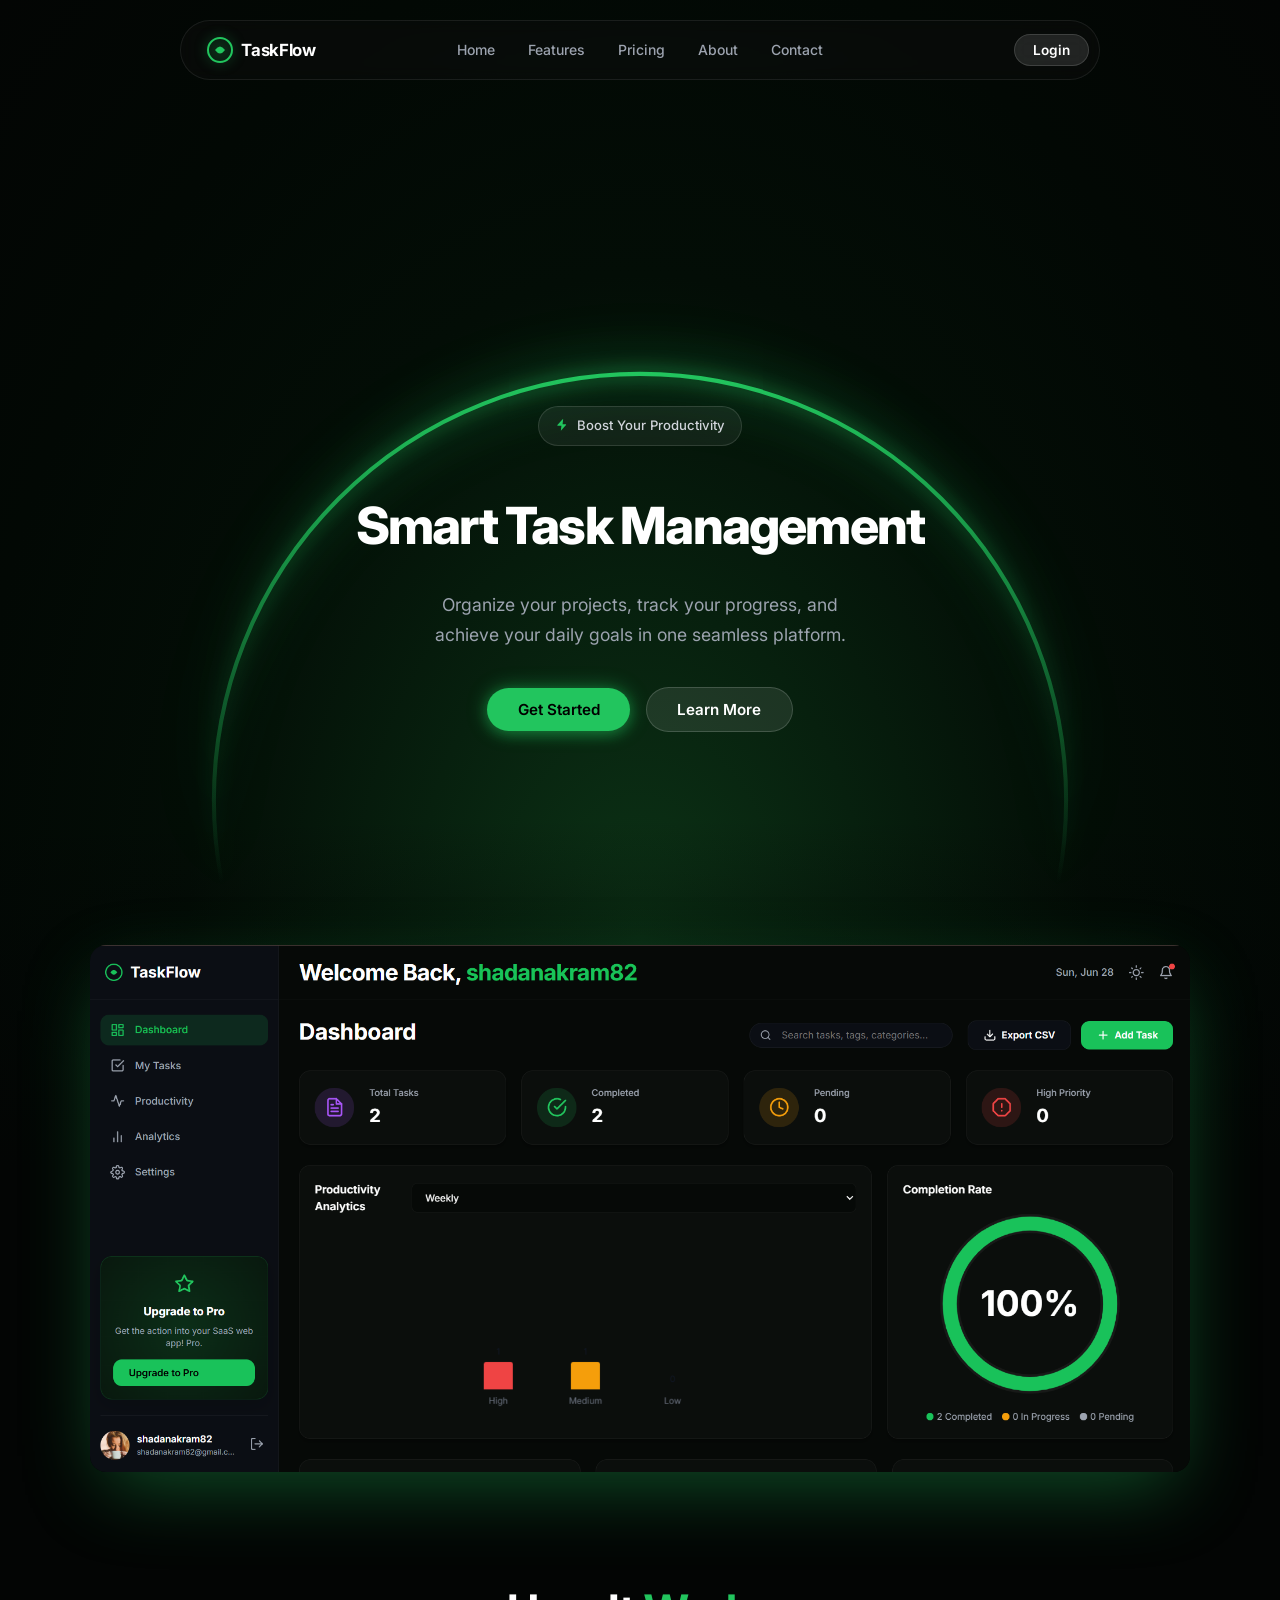
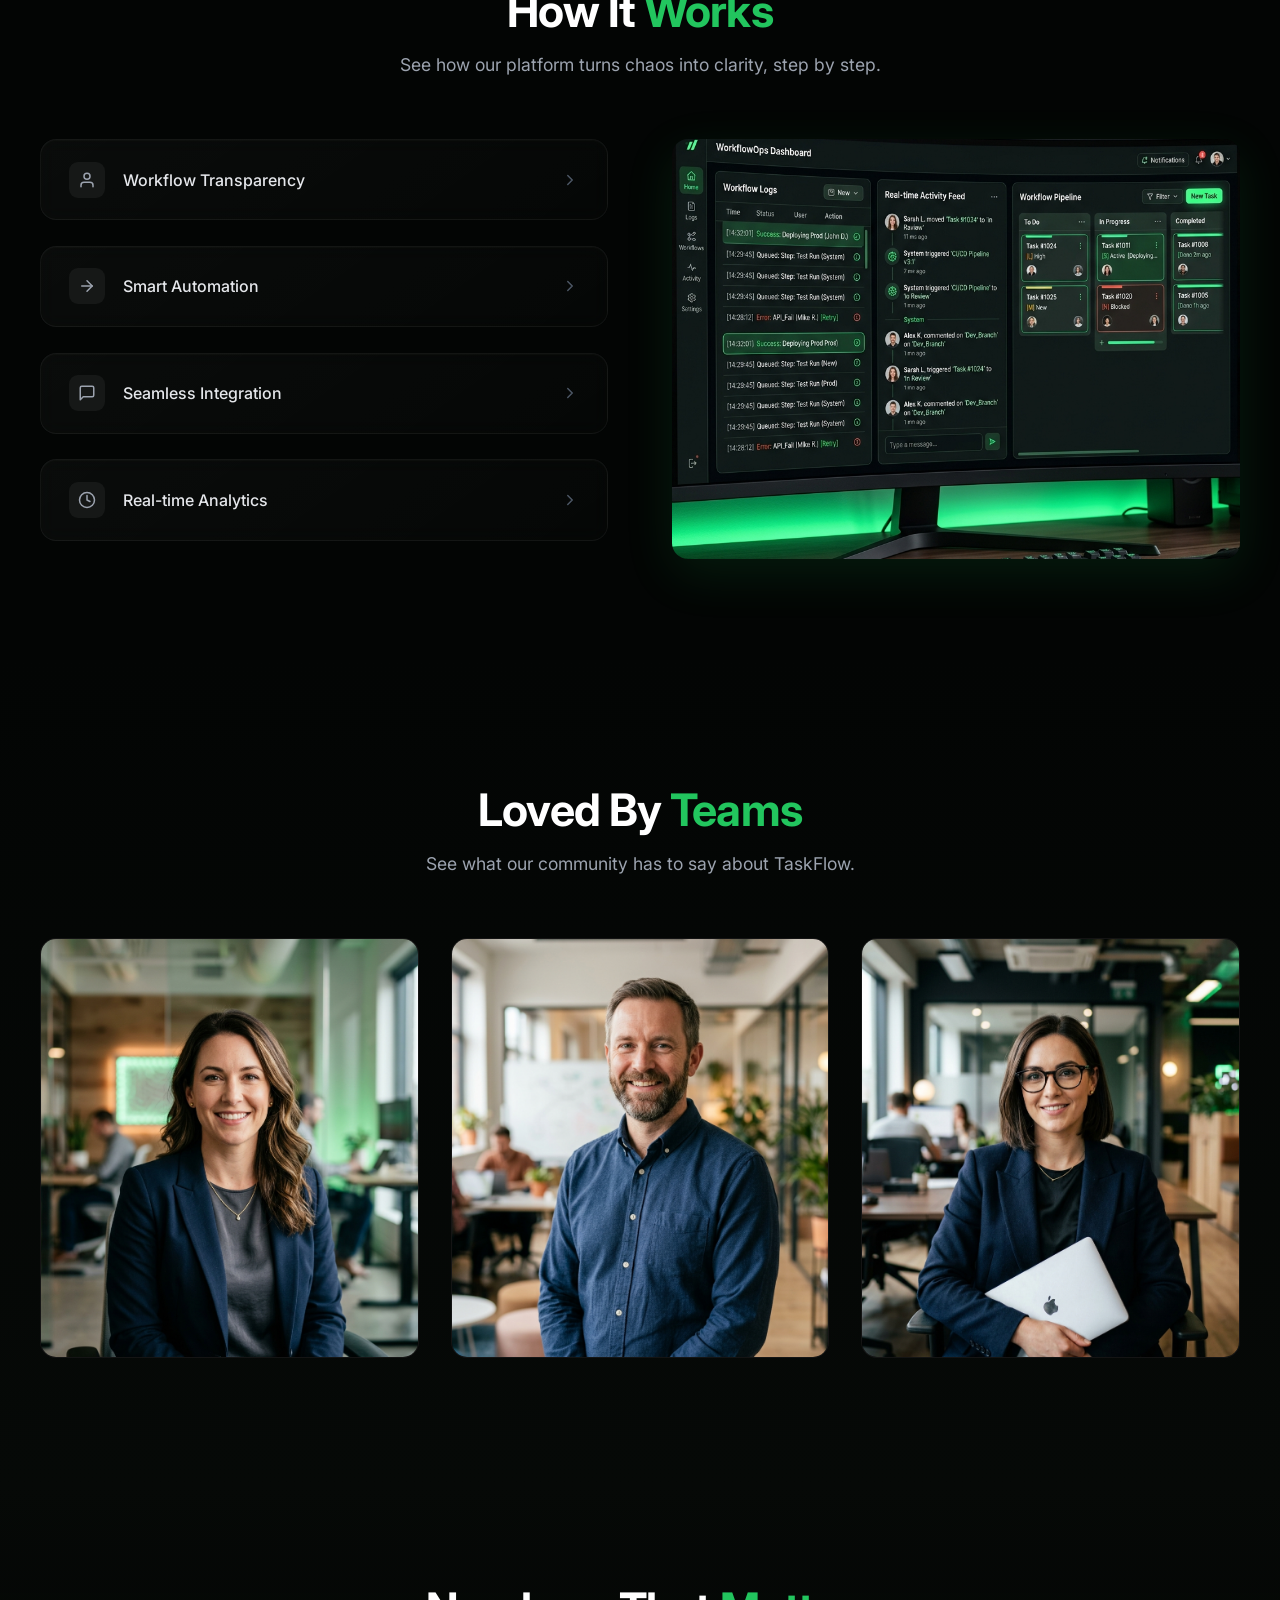
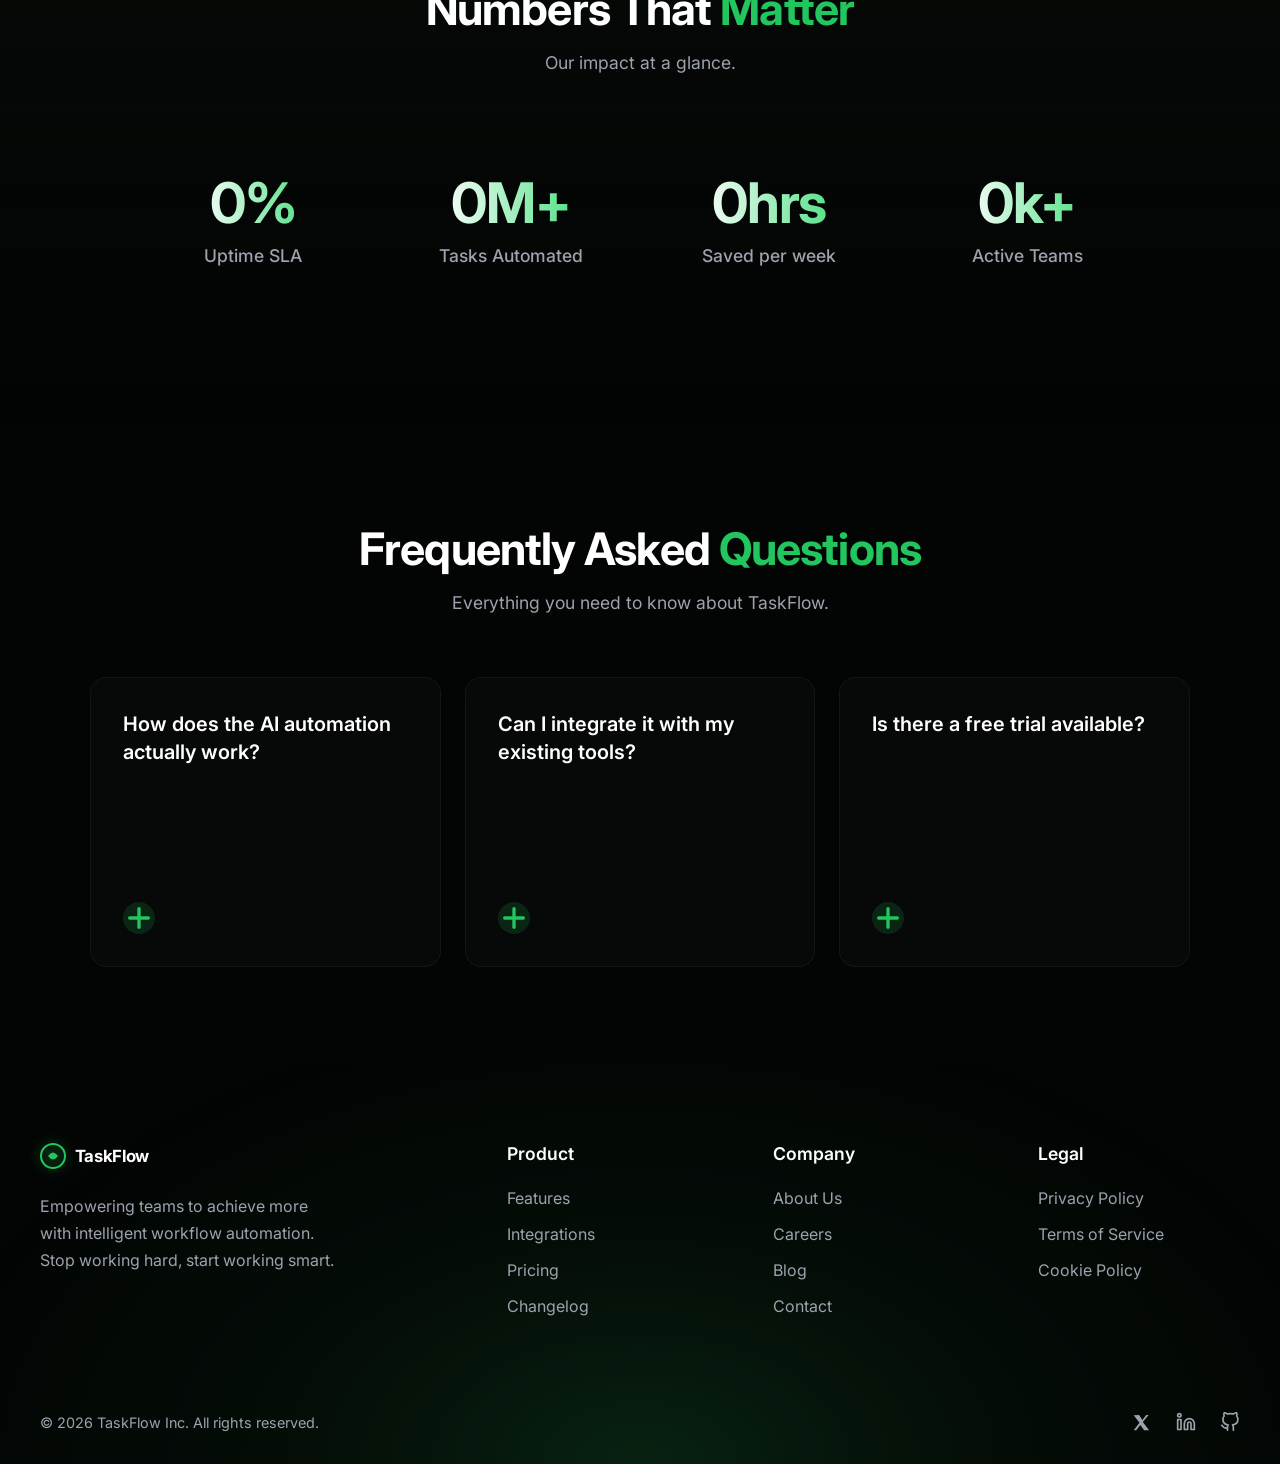
==== commit 3405f27b: "update move to top button" ====
--- a/index.html
+++ b/index.html
@@ -446,7 +446,15 @@
     </div>
   </footer>
 
+  <!-- Scroll to Top Button -->
+  <button id="scrollToTopBtn" class="scroll-to-top" aria-label="Scroll to top">
+    <svg viewBox="0 0 24 24" fill="none" stroke="currentColor" stroke-width="2.5" stroke-linecap="round" stroke-linejoin="round">
+      <polyline points="18 15 12 9 6 15"></polyline>
+    </svg>
+  </button>
+
   <script src="js/script.js"></script>
+  <script src="js/scroll-to-top.js"></script>
 </body>
 
 </html>
--- a/css/style.css
+++ b/css/style.css
@@ -1296,3 +1296,101 @@
   .footer-column ul li a { font-size: 0.85rem; }
 }
 
+/* ─────────────────────────────────────────
+   SCROLL TO TOP BUTTON (Ultra Premium)
+───────────────────────────────────────── */
+.scroll-to-top {
+  position: fixed;
+  bottom: 2rem;
+  right: 2rem;
+  width: 54px;
+  height: 54px;
+  border-radius: 50%;
+  
+  /* Dark Glassmorphism */
+  background: rgba(10, 15, 12, 0.65);
+  backdrop-filter: blur(16px);
+  -webkit-backdrop-filter: blur(16px);
+  border: 1px solid rgba(34, 197, 94, 0.3);
+  
+  /* Neon green arrow */
+  color: #4ade80; 
+  
+  cursor: pointer;
+  display: flex;
+  align-items: center;
+  justify-content: center;
+  
+  /* Soft glow */
+  box-shadow: 0 4px 20px rgba(0, 0, 0, 0.6), 0 0 15px rgba(34, 197, 94, 0.15);
+  z-index: 1000;
+  opacity: 0;
+  visibility: hidden;
+  transform: translateY(20px) scale(0.9);
+  transition: all 0.4s cubic-bezier(0.175, 0.885, 0.32, 1.275);
+  overflow: visible;
+}
+
+/* Pulsing backdrop glow */
+.scroll-to-top::after {
+  content: '';
+  position: absolute;
+  inset: -6px;
+  border-radius: 50%;
+  background: radial-gradient(circle at center, rgba(34, 197, 94, 0.3) 0%, transparent 70%);
+  opacity: 0;
+  transition: opacity 0.4s ease;
+  z-index: -1;
+  animation: pulse-premium 2.5s infinite cubic-bezier(0.4, 0, 0.2, 1);
+}
+
+@keyframes pulse-premium {
+  0% { transform: scale(0.9); opacity: 0.6; }
+  50% { transform: scale(1.5); opacity: 0; }
+  100% { transform: scale(1.5); opacity: 0; }
+}
+
+.scroll-to-top.show {
+  opacity: 1;
+  visibility: visible;
+  transform: translateY(0) scale(1);
+}
+
+/* Hover State */
+.scroll-to-top:hover {
+  background: rgba(21, 128, 61, 0.6); /* Dark Green Background */
+  border-color: rgba(74, 222, 128, 0.9);
+  transform: translateY(-5px) scale(1.05);
+  box-shadow: 0 10px 25px rgba(0, 0, 0, 0.6), 0 0 25px rgba(34, 197, 94, 0.5);
+  color: #fff;
+}
+
+.scroll-to-top:hover::after {
+  opacity: 1;
+}
+
+.scroll-to-top svg {
+  width: 24px;
+  height: 24px;
+  transition: transform 0.4s cubic-bezier(0.175, 0.885, 0.32, 1.275), filter 0.3s ease;
+  filter: drop-shadow(0 0 4px rgba(74,222,128,0.5));
+}
+
+.scroll-to-top:hover svg {
+  transform: translateY(-3px);
+  filter: drop-shadow(0 0 8px rgba(255,255,255,0.8));
+}
+
+.scroll-to-top:active {
+  transform: translateY(0) scale(0.95);
+  box-shadow: 0 4px 15px rgba(0, 0, 0, 0.6), 0 0 10px rgba(34, 197, 94, 0.3);
+}
+
+@media (max-width: 768px) {
+  .scroll-to-top {
+    bottom: 1.5rem;
+    right: 1.5rem;
+    width: 46px;
+    height: 46px;
+  }
+}
